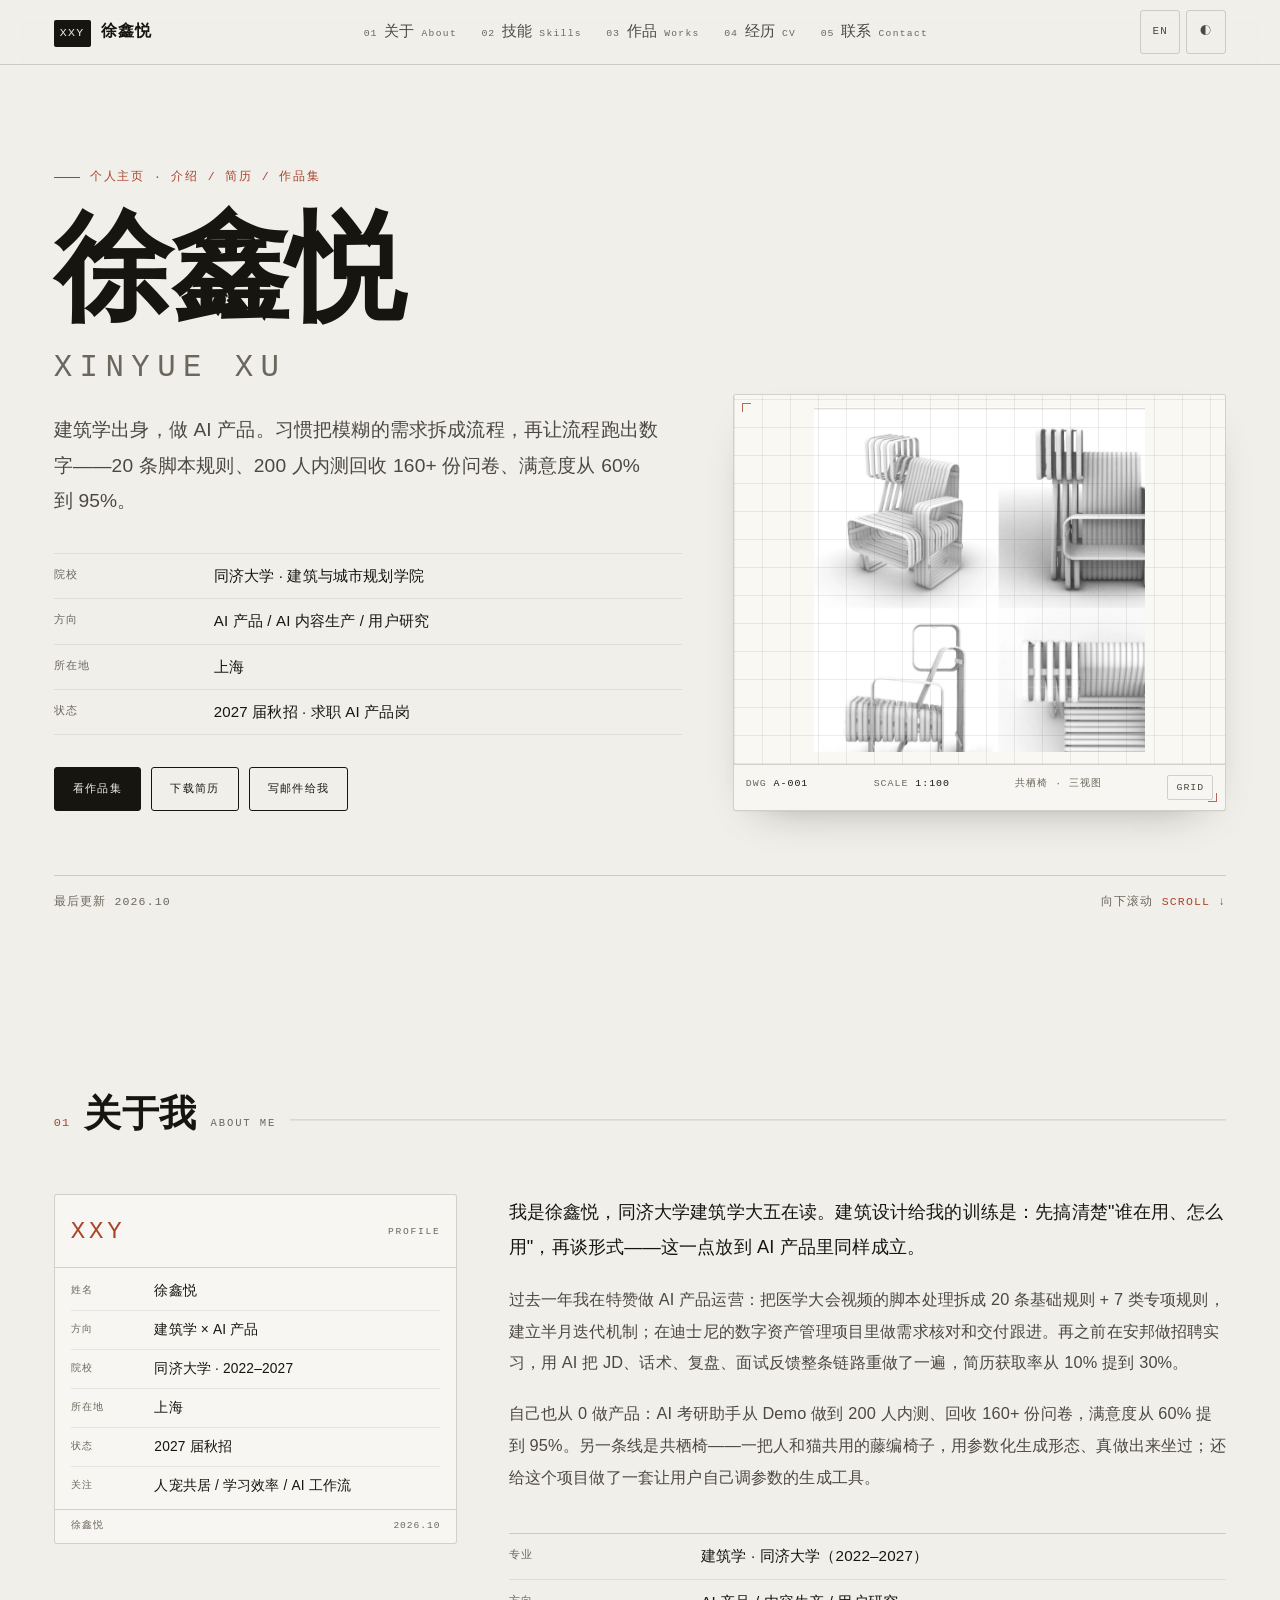
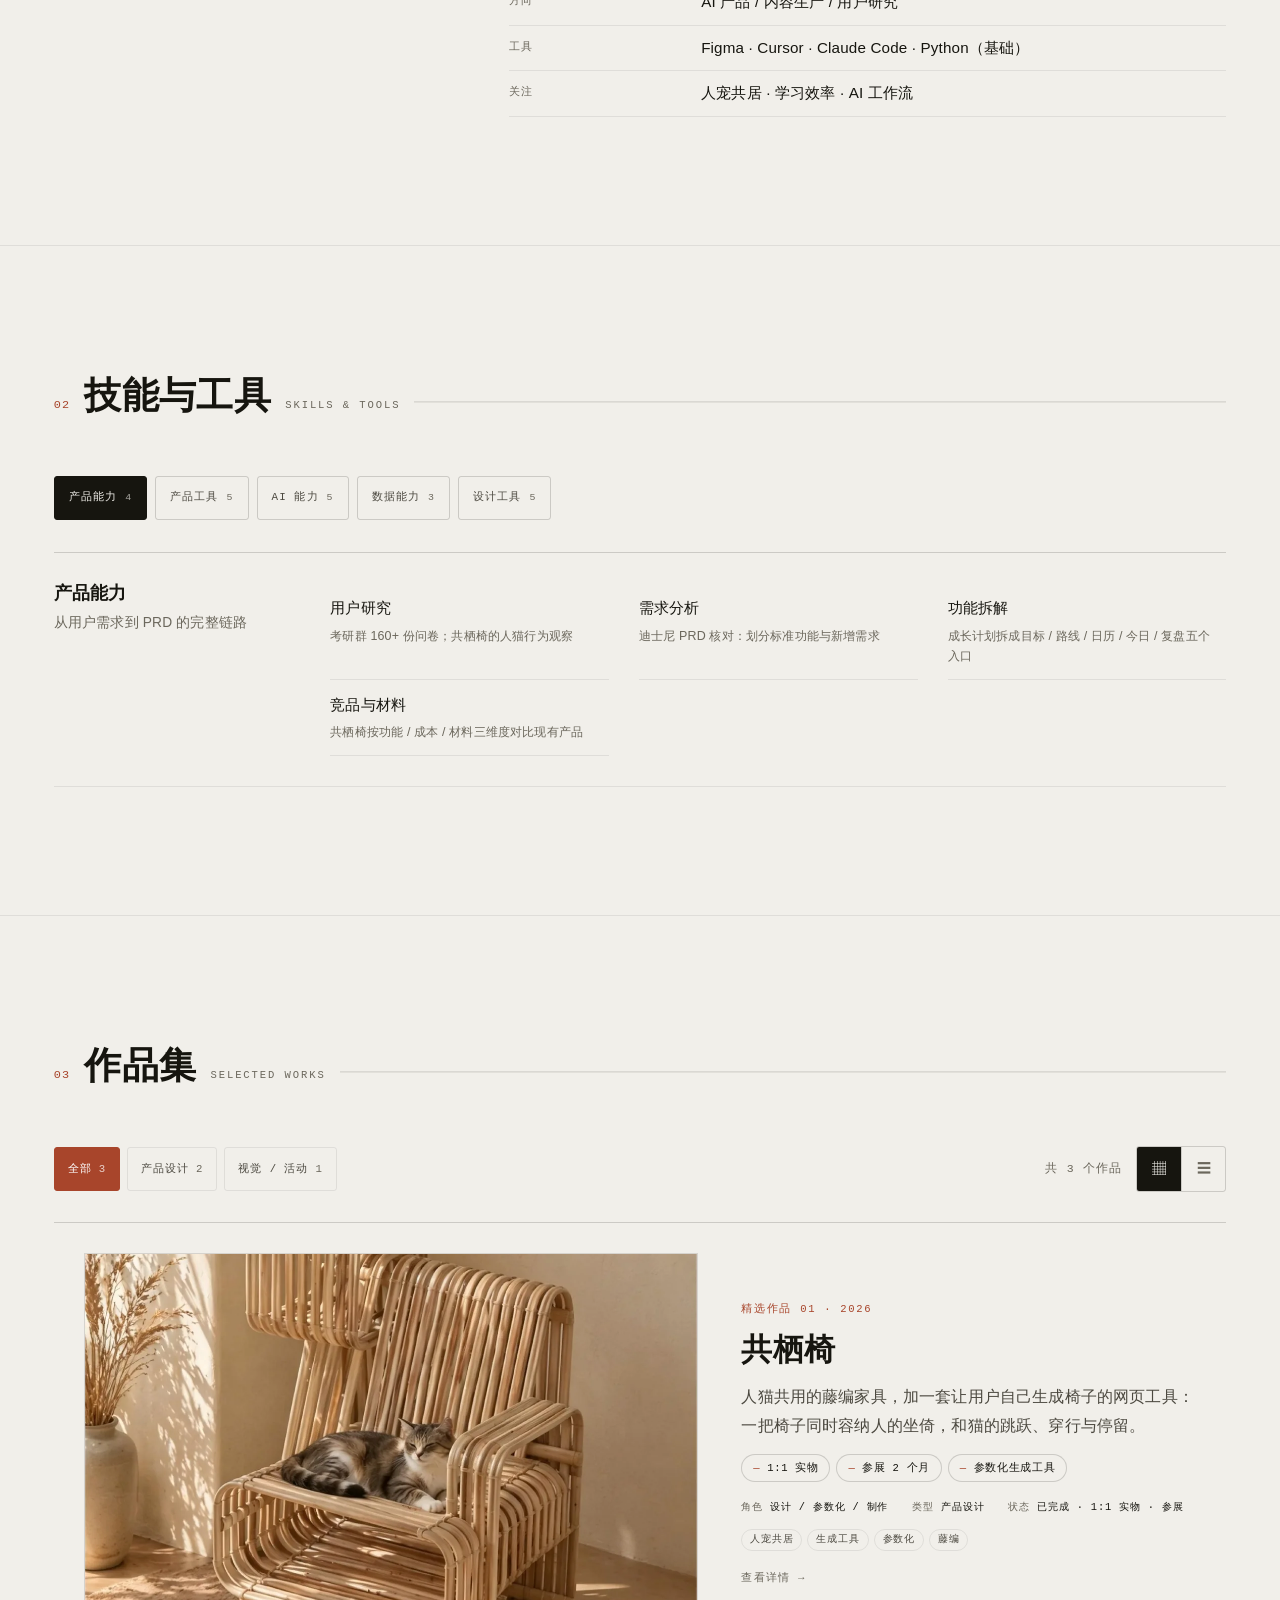
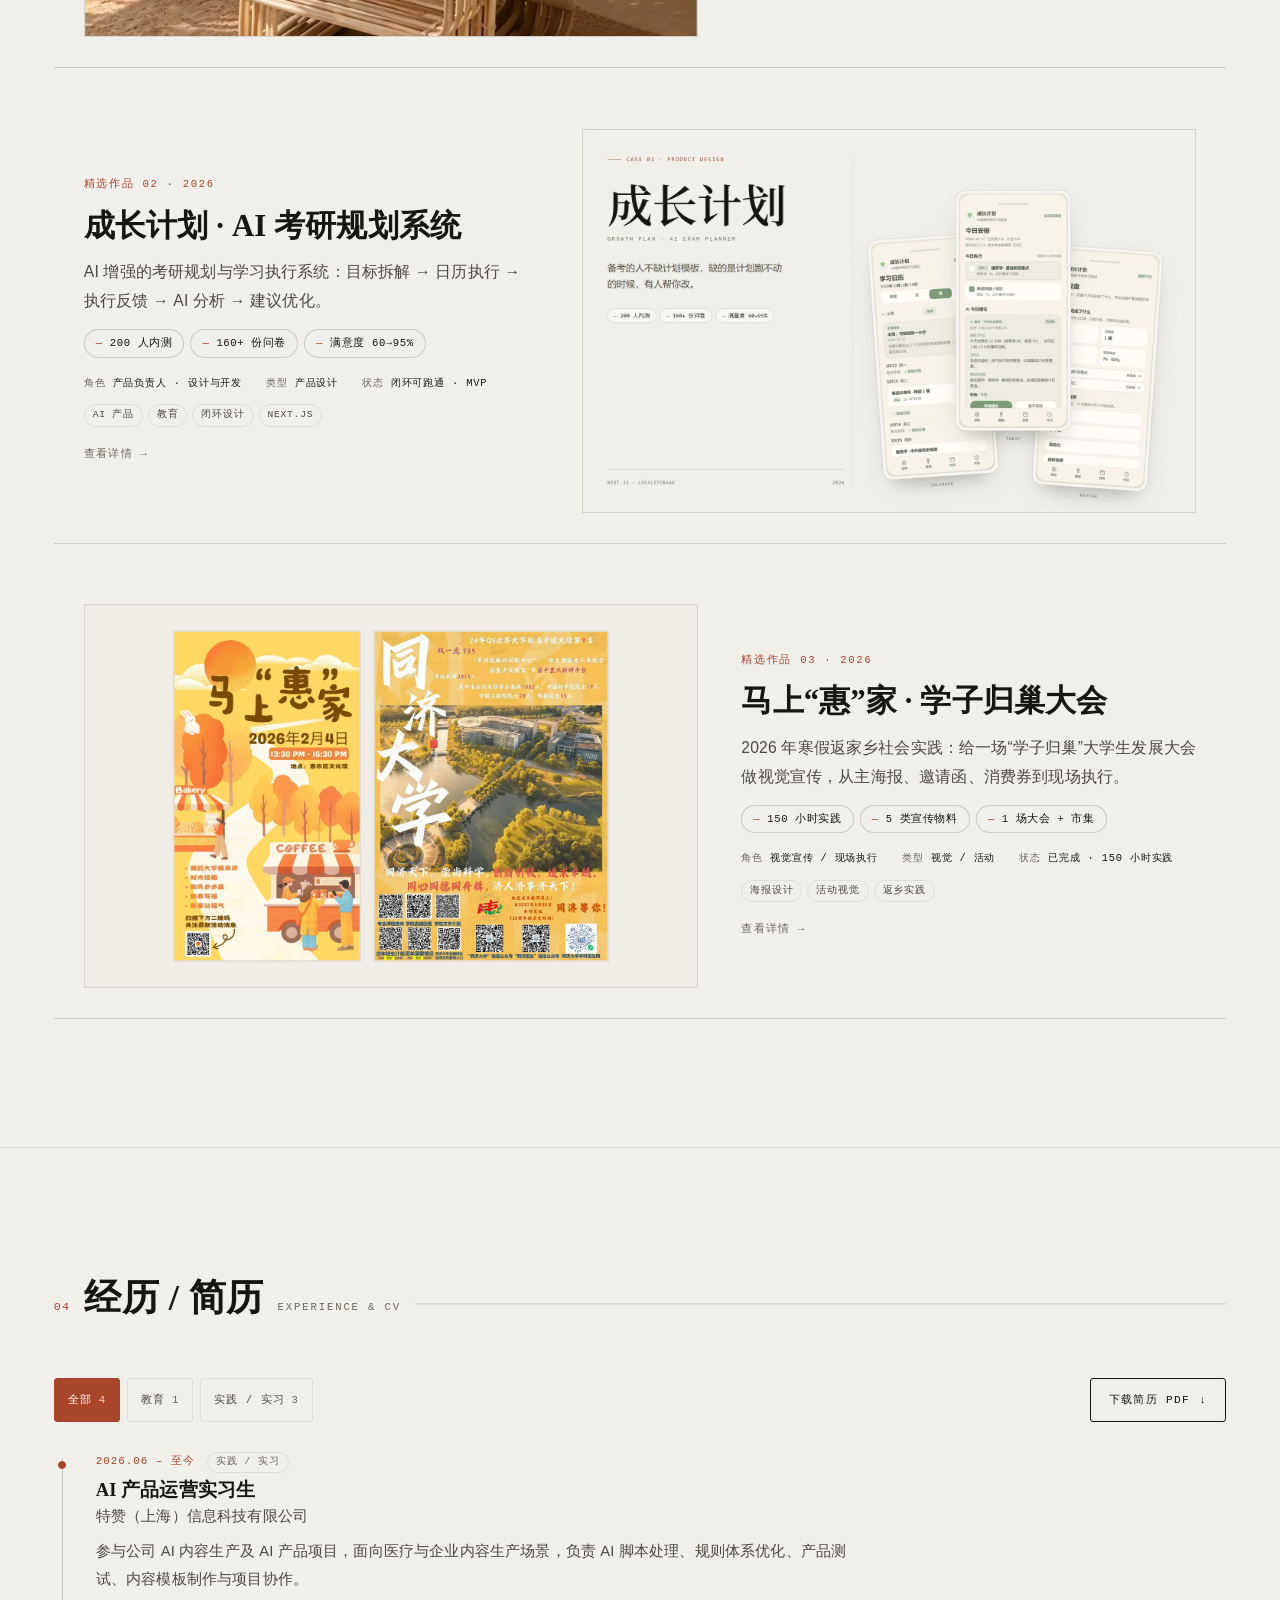
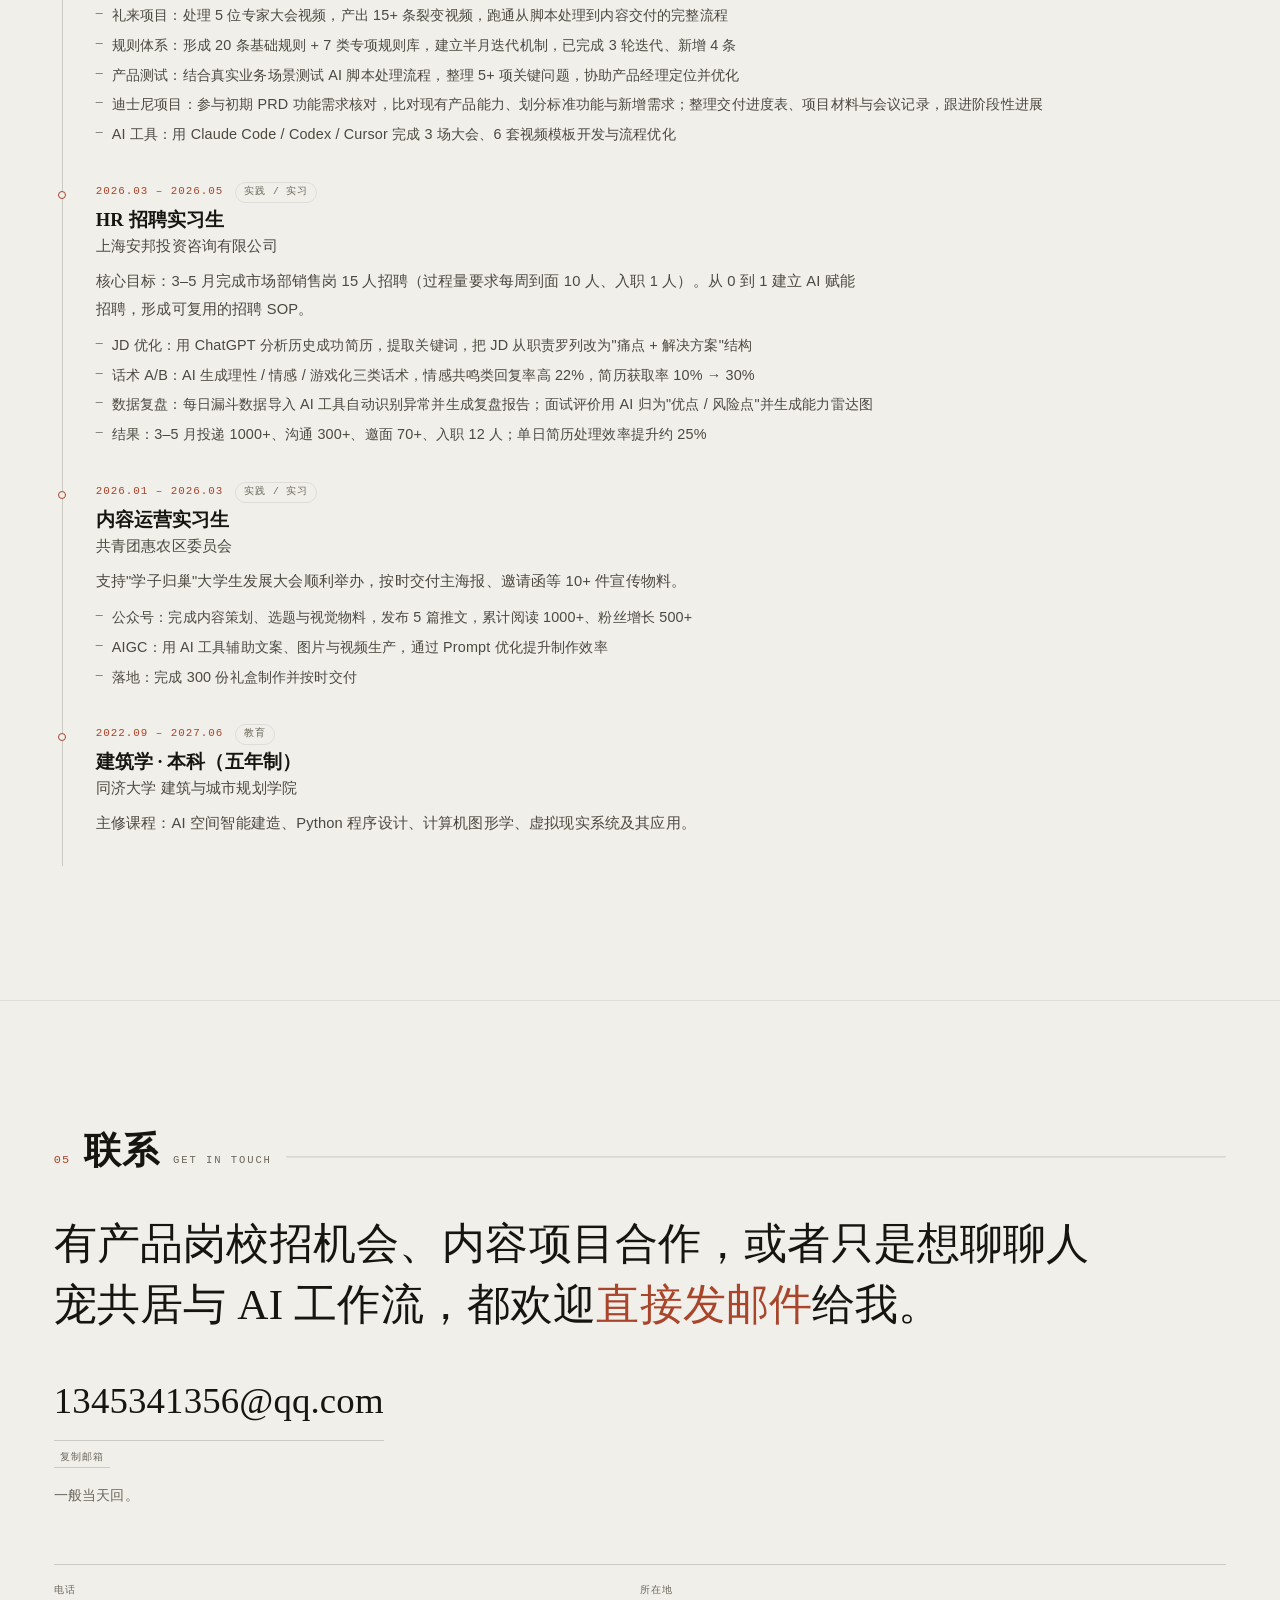
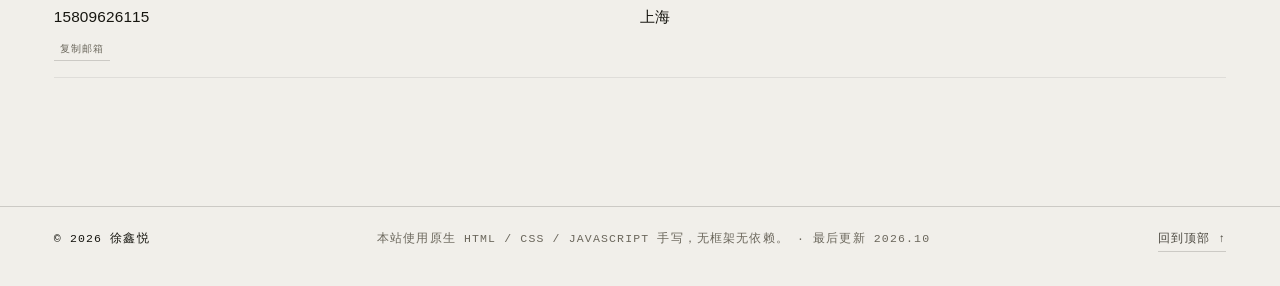
==== index.html @ 48b09c67 "个人主页：共栖椅 / 成长计划 / 返家乡社会实践" ====
<!DOCTYPE html>
<html lang="zh-CN" data-theme="light" data-lang="zh">
<head>
<meta charset="UTF-8">
<meta name="viewport" content="width=device-width, initial-scale=1">
<title>徐鑫悦 · 建筑学 × AI 产品｜个人主页 / 作品集</title>
<meta name="description" content="徐鑫悦，同济大学建筑学大五，2027 届秋招求职 AI 产品岗。作品：共栖椅（人猫共用藤编家具与参数化生成工具）、成长计划（AI 考研规划系统）。">
<meta name="theme-color" content="#F1EFEA" media="(prefers-color-scheme: light)">
<meta name="theme-color" content="#0D0D0C" media="(prefers-color-scheme: dark)">
<meta property="og:type" content="website">
<meta property="og:site_name" content="徐鑫悦 · 个人主页">
<meta property="og:title" content="徐鑫悦 · 建筑学 × AI 产品">
<meta property="og:description" content="建筑学出身，做 AI 产品：共栖椅（人猫共用家具 + 参数化生成工具）与成长计划（200 人内测、160+ 份问卷）。">
<meta property="og:image" content="assets/images/og-cover.jpg">
<meta property="og:image:width" content="1200">
<meta property="og:image:height" content="630">
<meta name="twitter:card" content="summary_large_image">
<meta name="twitter:title" content="徐鑫悦 · 建筑学 × AI 产品">
<meta name="twitter:description" content="建筑学出身，做 AI 产品：共栖椅与成长计划。">
<meta name="twitter:image" content="assets/images/og-cover.jpg">
<!-- 浏览器标签页图标：XXY 字标（深底 + 纸色字） -->
<link rel="icon" href="data:image/svg+xml,%3Csvg xmlns='http://www.w3.org/2000/svg' viewBox='0 0 64 64'%3E%3Crect width='64' height='64' fill='%2316150F'/%3E%3Ctext x='32' y='41' font-family='monospace' font-size='21' font-weight='700' fill='%23F1EFEA' text-anchor='middle'%3EXXY%3C/text%3E%3C/svg%3E">
<script type="application/ld+json">
{
  "@context": "https://schema.org",
  "@type": "Person",
  "name": "徐鑫悦",
  "alternateName": "Xinyue Xu",
  "jobTitle": "AI 产品",
  "affiliation": { "@type": "CollegeOrUniversity", "name": "同济大学" },
  "email": "mailto:1345341356@qq.com",
  "address": { "@type": "PostalAddress", "addressLocality": "上海", "addressCountry": "CN" },
  "knowsAbout": ["AI 产品设计", "用户研究", "参数化设计", "人机交互"]
}
</script>
<link rel="stylesheet" href="css/style.css">
</head>
<body>
<a class="skip" href="#main">跳到主内容</a>

<!-- ══════════════ 顶栏：品牌 / 导航 / 语言 · 主题 · 菜单 ══════════════ -->
<header class="site-head" id="siteHead">
  <div class="site-head__progress" id="progress" aria-hidden="true"></div>
  <div class="wrap site-head__inner">
    <a class="brand" href="#top">
      <span class="brand__mark" id="brandMark">—</span>
      <span class="brand__name" id="brandName">—</span>
    </a>

    <nav class="nav" id="nav" aria-label="主导航">
      <a href="#about"      data-nav="about">      <em>01</em><span>关于</span>   <i>ABOUT</i></a>
      <a href="#skills"     data-nav="skills">     <em>02</em><span>技能</span>   <i>SKILLS</i></a>
      <a href="#works"      data-nav="works">      <em>03</em><span>作品</span>   <i>WORKS</i></a>
      <a href="#experience" data-nav="experience"> <em>04</em><span>经历</span>   <i>CV</i></a>
      <a href="#contact"    data-nav="contact">    <em>05</em><span>联系</span>   <i>CONTACT</i></a>
    </nav>

    <div class="head-actions">
      <button type="button" class="ghost-btn" id="langToggle" title="切换中英文" aria-label="切换中英文">EN</button>
      <button type="button" class="ghost-btn" id="themeToggle" title="切换夜间模式" aria-label="切换夜间模式">◐</button>
      <button type="button" class="ghost-btn menu-btn" id="menuToggle" title="菜单" aria-label="菜单"
              aria-expanded="false" aria-controls="nav">≡</button>
    </div>
  </div>
</header>

<main id="main">

  <!-- ══════════════ 00 首屏 ══════════════ -->
  <section class="hero" id="top">
    <div class="wrap hero__grid">
      <div class="hero__text">
        <p class="eyebrow" id="heroEyebrow">—</p>
        <h1 class="hero__name" id="heroName">—</h1>
        <p class="hero__tagline" id="heroTagline">—</p>
        <dl class="meta-list" id="heroMeta"></dl>
        <div class="hero__cta" id="heroCta"></div>
      </div>
      <div class="hero__sheet">
        <figure class="sheet" id="heroSheet">
          <!-- 图纸框：JS 会在这里画一张生成式的"平面图" -->
        </figure>
      </div>
    </div>
    <div class="wrap hero__foot">
      <span class="mono muted" id="heroUpdated">—</span>
      <span class="scroll-hint mono">向下滚动 <i>SCROLL</i> ↓</span>
    </div>
  </section>

  <!-- ══════════════ 01 关于 ══════════════ -->
  <section class="section" id="about">
    <div class="wrap">
      <header class="sec-head">
        <em class="sec-head__no">01</em>
        <h2 class="sec-head__zh">关于我</h2>
        <i class="sec-head__en">ABOUT</i>
        <span class="sec-head__rule" aria-hidden="true"></span>
      </header>
      <div class="about" id="aboutBody"></div>
      <p class="edit-hint" data-hint>示例内容 —— 在 <code>js/data.js</code> 的 <code>about</code> 里替换成你自己的。</p>
    </div>
  </section>

  <!-- ══════════════ 02 技能 ══════════════ -->
  <section class="section" id="skills">
    <div class="wrap">
      <header class="sec-head">
        <em class="sec-head__no">02</em>
        <h2 class="sec-head__zh">技能与工具</h2>
        <i class="sec-head__en">SKILLS / TOOLS</i>
        <span class="sec-head__rule" aria-hidden="true"></span>
      </header>
      <div class="skills" id="skillsBody"></div>
      <p class="edit-hint" data-hint>每条技能下面是一句“在哪个项目里怎么用”（数据里 <code>note</code> 字段），触屏和键盘也能看到。</p>
    </div>
  </section>

  <!-- ══════════════ 03 作品集 ══════════════ -->
  <section class="section" id="works">
    <div class="wrap">
      <header class="sec-head">
        <em class="sec-head__no">03</em>
        <h2 class="sec-head__zh">作品集</h2>
        <i class="sec-head__en">SELECTED WORKS</i>
        <span class="sec-head__rule" aria-hidden="true"></span>
      </header>

      <div class="works-bar">
        <div class="filters" id="worksFilters" role="group" aria-label="作品筛选"></div>
        <div class="works-bar__right">
          <p class="works-count mono muted" id="worksCount">—</p>
          <div class="view-toggle" id="worksView" role="group" aria-label="视图切换">
            <button type="button" data-view="grid" class="is-on" title="网格视图" aria-label="网格视图">▦</button>
            <button type="button" data-view="index" title="索引视图" aria-label="索引视图">☰</button>
          </div>
        </div>
      </div>

      <div class="works-grid" id="worksGrid"></div>
      <p class="empty-note" id="worksEmpty" hidden>这个筛选条件下暂时没有作品。</p>

      <p class="edit-hint" data-hint>点卡片看详情 · 图片放进 <code>assets/images/projects/&lt;作品id&gt;/</code>，然后在 <code>data.js</code> 里写文件名。</p>
    </div>
  </section>

  <!-- ══════════════ 04 经历 ══════════════ -->
  <section class="section" id="experience">
    <div class="wrap">
      <header class="sec-head">
        <em class="sec-head__no">04</em>
        <h2 class="sec-head__zh">经历 / 简历</h2>
        <i class="sec-head__en">EXPERIENCE</i>
        <span class="sec-head__rule" aria-hidden="true"></span>
      </header>

      <div class="cv-bar">
        <div class="filters" id="expFilters" role="group" aria-label="经历筛选"></div>
        <a class="btn-line" id="cvDownload" href="#" download>下载简历 PDF <i>↓</i></a>
      </div>

      <ol class="timeline" id="timeline"></ol>
      <p class="edit-hint" data-hint>按时间倒序排列；<code>type</code> 决定归类（教育 / 实践 / 获奖 / 活动）。</p>
    </div>
  </section>

  <!-- ══════════════ 05 联系 ══════════════ -->
  <section class="section section--contact" id="contact">
    <div class="wrap">
      <header class="sec-head">
        <em class="sec-head__no">05</em>
        <h2 class="sec-head__zh">联系</h2>
        <i class="sec-head__en">CONTACT</i>
        <span class="sec-head__rule" aria-hidden="true"></span>
      </header>
      <div id="contactBody"></div>
    </div>
  </section>

</main>

<!-- ══════════════ 页脚 ══════════════ -->
<footer class="foot">
  <div class="wrap foot__inner">
    <span class="mono" id="footLeft">—</span>
    <span class="mono muted" id="footRight">—</span>
    <a class="mono foot__top" id="footTop" href="#top">回到顶部 ↑</a>
  </div>
</footer>

<!-- ══════════════ 作品详情浮层 ══════════════ -->
<div class="overlay" id="overlay" hidden role="dialog" aria-modal="true" aria-labelledby="ovTitle">
  <div class="overlay__bar">
    <button type="button" class="ghost-btn" id="ovClose" aria-label="关闭">关闭 <em>ESC</em></button>
    <div class="overlay__pager">
      <button type="button" class="ghost-btn" id="ovPrev" aria-label="上一个作品">← <em>上一个</em></button>
      <button type="button" class="ghost-btn" id="ovNext" aria-label="下一个作品"><em>下一个</em> →</button>
    </div>
  </div>
  <div class="overlay__scroll" id="ovScroll">
    <div class="wrap overlay__inner" id="ovBody"></div>
  </div>
</div>

<div class="toast" id="toast" hidden role="status" aria-live="polite"></div>

<script src="js/data.js"></script>
<script src="js/app.js"></script>
<script src="js/demo.js"></script>
</body>
</html>
---- css/style.css ----
/* ════════════════════════════════════════════════════════════════════
   个人主页 · style.css
   设计语言：制图图纸 + 瑞士网格 + 论文纸质感
   · 一套变量控制全部颜色，改 --accent 就能换主色
   · 亮色 = 米白纸 + 墨黑 + 砖红；暗色 = 墨底 + 暖白 + 浅砖红
   · 字体全部用系统自带（不联网也能正常显示），刻意选了
     衬线标题（宋/思源宋）+ 无衬线正文 + 等宽标注，做出"图纸标注"的味道
   ════════════════════════════════════════════════════════════════════ */

/* ─────────── 1. 设计变量 ─────────── */
:root{
  /* 颜色 */
  --paper:#F1EFEA;          /* 页面底 */
  --paper-2:#E7E4DD;        /* 次级底 */
  --card:#F8F6F2;           /* 卡片底 */
  --ink:#16150F;            /* 正文墨色 */
  --ink-2:#4C4940;          /* 次级文字 */
  --ink-3:#6B675C;          /* 弱文字 / 标注（对纸色 ≥4.8:1） */
  --line:rgba(22,21,15,.17);/* 主要分隔线 */
  --line-2:rgba(22,21,15,.08);/* 更细的线 */
  --accent:#A8452B;         /* 主色：砖红（可换成你喜欢的任何颜色） */
  --accent-2:rgba(168,69,43,.10);

  /* 字体：标题衬线 / 正文无衬线 / 标注等宽 */
  --serif:"Source Han Serif SC","Noto Serif SC","Songti SC","SimSun",Georgia,"Times New Roman",serif;
  --sans:"PingFang SC","Microsoft YaHei","Hiragino Sans GB","Source Han Sans SC","Noto Sans SC",-apple-system,"Segoe UI",Roboto,Helvetica,Arial,sans-serif;
  --mono:ui-monospace,"SFMono-Regular",Consolas,"Cascadia Mono","JetBrains Mono","Courier New",monospace;

  /* 尺寸与节奏 */
  --wrap:1280px;
  --gut:clamp(20px,4.2vw,60px);
  --head-h:64px;
  --sect:clamp(72px,10vw,148px);   /* 章节上下留白 */
  --r:3px;
  --ease:cubic-bezier(.22,.61,.36,1);
  --shadow:0 1px 0 rgba(22,21,15,.03), 0 18px 44px -28px rgba(22,21,15,.45);
}

html[data-theme="dark"]{
  --paper:#0D0D0C;
  --paper-2:#151513;
  --card:#141412;
  --ink:#EEEBE3;
  --ink-2:#B4B0A5;
  --ink-3:#9C978B;
  --line:rgba(238,235,227,.20);
  --line-2:rgba(238,235,227,.09);
  --accent:#E2805A;
  --accent-2:rgba(226,128,90,.14);
  --shadow:0 1px 0 rgba(0,0,0,.4), 0 20px 50px -30px rgba(0,0,0,.9);
}

/* ─────────── 2. 基础 ─────────── */
*,*::before,*::after{box-sizing:border-box}
html{
  -webkit-text-size-adjust:100%;
  scroll-behavior:smooth;
  background:var(--paper);
}
body{
  margin:0;
  background:var(--paper);
  color:var(--ink);
  font-family:var(--sans);
  font-size:16px;
  line-height:1.75;
  letter-spacing:.01em;
  text-wrap:pretty;
  transition:background .35s var(--ease), color .35s var(--ease);
}
h1,h2,h3,h4{margin:0;font-weight:600;line-height:1.18;letter-spacing:.005em}
p{margin:0}
a{color:inherit;text-decoration:none}
img{max-width:100%;display:block}
button{font:inherit;color:inherit;background:none;border:0;cursor:pointer}
dl,dd,dt,ol,ul,figure{margin:0;padding:0}
ol,ul{list-style:none}
::selection{background:var(--accent);color:#fff}
:focus-visible{outline:2px solid var(--accent);outline-offset:3px;border-radius:2px}

.wrap{width:min(var(--wrap), 100% - var(--gut)*2);margin-inline:auto}
/* 关键：CSS 里的 display 会盖掉 hidden 属性，必须显式声明一次 */
[hidden]{display:none !important}
.mono{font-family:var(--mono);font-size:.72rem;letter-spacing:.10em;text-transform:uppercase}
.muted{color:var(--ink-3)}
.skip{position:absolute;left:-9999px;top:0;z-index:100;background:var(--ink);color:var(--paper);padding:10px 16px}
.skip:focus{left:12px;top:12px}

/* 滚动进场的动画基类（app.js 加 .in） */
.reveal{opacity:0;transform:translateY(16px);
  transition:opacity .7s var(--ease), transform .7s var(--ease)}
.reveal.in{opacity:1;transform:none}
html[data-yi-motion="off"] .reveal{opacity:1;transform:none;transition:none}

/* ─────────── 3. 顶栏 ─────────── */
.site-head{
  position:sticky;top:0;z-index:40;
  background:color-mix(in srgb, var(--paper) 88%, transparent);
  backdrop-filter:saturate(1.4) blur(8px);
  border-bottom:1px solid var(--line);
}
.site-head__progress{
  position:absolute;left:0;top:0;height:2px;width:0;
  background:var(--accent);transition:width .12s linear;
}
.site-head__inner{
  height:var(--head-h);
  display:flex;align-items:center;justify-content:space-between;gap:20px;
}
.brand{display:flex;align-items:baseline;gap:10px;flex:0 0 auto}
.brand__mark{
  font-family:var(--mono);font-size:.72rem;letter-spacing:.12em;
  background:var(--ink);color:var(--paper);padding:3px 6px;border-radius:2px;
}
.brand__name{font-family:var(--serif);font-size:1.02rem;font-weight:600;letter-spacing:.06em}

.nav{display:flex;gap:clamp(8px,1.6vw,26px);align-items:center}
.nav a{
  display:flex;align-items:baseline;gap:7px;
  padding:6px 2px;position:relative;color:var(--ink-2);
  transition:color .25s var(--ease);
}
.nav a em{font-family:var(--mono);font-style:normal;font-size:.62rem;color:var(--ink-3);letter-spacing:.08em}
.nav a span{font-size:.92rem}
.nav a i{font-family:var(--mono);font-style:normal;font-size:.6rem;letter-spacing:.14em;color:var(--ink-3)}
.nav a::after{
  content:"";position:absolute;left:0;right:0;bottom:-2px;height:1px;
  background:var(--accent);transform:scaleX(0);transform-origin:left;
  transition:transform .32s var(--ease);
}
.nav a:hover{color:var(--ink)}
.nav a:hover::after,.nav a.is-active::after{transform:scaleX(1)}
.nav a.is-active{color:var(--ink)}
.nav a.is-active em{color:var(--accent)}

.head-actions{display:flex;align-items:center;gap:6px;flex:0 0 auto}
.ghost-btn{
  min-width:40px;min-height:36px;padding:6px 10px;
  border:1px solid var(--line);border-radius:var(--r);
  font-family:var(--mono);font-size:.68rem;letter-spacing:.1em;text-transform:uppercase;
  color:var(--ink-2);display:inline-flex;align-items:center;justify-content:center;gap:8px;
  transition:background .2s var(--ease),color .2s var(--ease),border-color .2s var(--ease);
}
.ghost-btn:hover{background:var(--ink);color:var(--paper);border-color:var(--ink)}
.ghost-btn em{font-style:normal;opacity:.6}
.menu-btn{display:none;font-size:1rem}

/* ─────────── 4. 首屏 ─────────── */
.hero{padding-top:clamp(48px,8vw,110px);padding-bottom:clamp(28px,4vw,56px)}
.hero__grid{
  display:grid;grid-template-columns:minmax(0,1.12fr) minmax(0,.88fr);
  gap:clamp(24px,4vw,64px);align-items:end;
}
.eyebrow{
  font-family:var(--mono);font-size:.72rem;letter-spacing:.16em;text-transform:uppercase;
  color:var(--accent);margin-bottom:clamp(14px,2vw,24px);
  display:flex;align-items:center;gap:10px;
}
.eyebrow::before{content:"";width:26px;height:1px;background:var(--accent);flex:0 0 auto}
.hero__name{
  font-family:var(--serif);font-weight:600;
  font-size:clamp(3.1rem,9.4vw,7.4rem);line-height:.96;letter-spacing:-.01em;
}
.hero__name .latin{display:block;font-size:.26em;letter-spacing:.24em;color:var(--ink-3);
  margin-top:.9em;font-family:var(--mono);font-weight:400;text-transform:uppercase}
.hero__tagline{
  margin-top:clamp(18px,2.4vw,30px);max-width:34em;
  font-size:clamp(1.02rem,1.5vw,1.22rem);line-height:1.85;color:var(--ink-2);
}
.meta-list{margin-top:clamp(22px,3vw,34px);border-top:1px solid var(--line-2)}
.meta-list>div{
  display:grid;grid-template-columns:9em 1fr;gap:16px;
  padding:9px 0;border-bottom:1px solid var(--line-2);
}
.meta-list dt{font-family:var(--mono);font-size:.68rem;letter-spacing:.1em;text-transform:uppercase;color:var(--ink-3);padding-top:3px}
.meta-list dd{font-size:.94rem;color:var(--ink)}
.hero__cta{display:flex;flex-wrap:wrap;gap:10px;margin-top:clamp(22px,3vw,32px)}
.btn-line{
  display:inline-flex;align-items:center;gap:9px;min-height:44px;padding:10px 18px;
  border:1px solid var(--ink);border-radius:var(--r);
  font-family:var(--mono);font-size:.7rem;letter-spacing:.12em;text-transform:uppercase;
  transition:background .22s var(--ease),color .22s var(--ease),transform .22s var(--ease);
}
.btn-line:hover{background:var(--ink);color:var(--paper);transform:translateY(-1px)}
.btn-line--solid{background:var(--ink);color:var(--paper)}
.btn-line--solid:hover{background:var(--accent);border-color:var(--accent)}
.btn-line i{font-style:normal}

/* 图纸框 */
.sheet{
  position:relative;border:1px solid var(--line);background:var(--card);
  border-radius:var(--r);box-shadow:var(--shadow);overflow:hidden;
}
.sheet__draw{display:block;width:100%;aspect-ratio:4/3}
.sheet__block{
  border-top:1px solid var(--line);padding:10px 12px;
  display:flex;justify-content:space-between;gap:12px;flex-wrap:wrap;
  font-family:var(--mono);font-size:.62rem;letter-spacing:.1em;text-transform:uppercase;color:var(--ink-3);
}
.sheet__block b{color:var(--ink);font-weight:500}
.sheet__corner{position:absolute;width:9px;height:9px;border:1px solid var(--accent);opacity:.8}
.sheet__corner--tl{left:8px;top:8px;border-right:0;border-bottom:0}
.sheet__corner--br{right:8px;bottom:8px;border-left:0;border-top:0}

.hero__foot{
  margin-top:clamp(34px,5vw,64px);padding-top:16px;border-top:1px solid var(--line);
  display:flex;justify-content:space-between;align-items:center;gap:16px;flex-wrap:wrap;
}
.scroll-hint{color:var(--ink-3)}
.scroll-hint i{font-style:normal;color:var(--accent)}

/* ─────────── 5. 章节标题（编号 + 中文 + 英文 + 细线） ─────────── */
.section{padding-block:var(--sect);scroll-margin-top:var(--head-h)}
.section+.section{border-top:1px solid var(--line-2)}
.sec-head{display:flex;align-items:baseline;gap:14px;margin-bottom:clamp(30px,4.6vw,64px)}
.sec-head__no{font-family:var(--mono);font-style:normal;font-size:.74rem;letter-spacing:.1em;color:var(--accent)}
.sec-head__zh{font-family:var(--serif);font-size:clamp(1.5rem,3vw,2.3rem);letter-spacing:.01em}
.sec-head__en{font-family:var(--mono);font-style:normal;font-size:.66rem;letter-spacing:.18em;text-transform:uppercase;color:var(--ink-3);padding-bottom:.25em}
.sec-head__rule{flex:1;height:1px;background:var(--line);transform:translateY(-.35em)}

.edit-hint{
  margin-top:clamp(22px,3vw,36px);padding:9px 13px;
  border:1px dashed var(--line);border-radius:var(--r);
  font-family:var(--mono);font-size:.66rem;line-height:1.9;letter-spacing:.04em;color:var(--ink-3);
  text-transform:none;
}
.edit-hint code{background:var(--accent-2);color:var(--accent);padding:1px 5px;border-radius:2px;font-size:.95em}
html[data-hints="off"] [data-hint]{display:none}

/* ─────────── 6. 关于 ─────────── */
.about{display:grid;grid-template-columns:minmax(0,.72fr) minmax(0,1.28fr);gap:clamp(24px,4vw,60px);align-items:start}
.portrait{border:1px solid var(--line);background:var(--card);border-radius:var(--r);position:relative;overflow:hidden}
.portrait__box{aspect-ratio:3/4;display:grid;place-items:center;text-align:center;padding:20px;
  background:
    repeating-linear-gradient(90deg,var(--line-2) 0 1px,transparent 1px 28px),
    repeating-linear-gradient(0deg,var(--line-2) 0 1px,transparent 1px 28px);
}
.portrait__box span{font-family:var(--mono);font-size:.64rem;letter-spacing:.1em;color:var(--ink-3);line-height:2;text-transform:uppercase}
.portrait__box img{width:100%;height:100%;object-fit:cover}
.portrait__dim{display:flex;justify-content:space-between;padding:8px 10px;border-top:1px solid var(--line);
  font-family:var(--mono);font-size:.6rem;letter-spacing:.1em;color:var(--ink-3);text-transform:uppercase}
.about__paras>*+*{margin-top:1.15em}
.about__paras p{font-size:1.02rem;line-height:1.95;color:var(--ink-2)}
.about__paras p strong{color:var(--ink);font-weight:600}
.about__paras p:first-child{font-size:1.14rem;color:var(--ink)}
.facts{margin-top:clamp(24px,3.4vw,40px);border-top:1px solid var(--line)}
.facts>div{display:grid;grid-template-columns:minmax(7em,.34fr) 1fr;gap:14px;padding:9px 0;border-bottom:1px solid var(--line-2)}
.facts dt{font-family:var(--mono);font-size:.67rem;letter-spacing:.09em;text-transform:uppercase;color:var(--ink-3);padding-top:3px}
.facts dd{font-size:.95rem}

/* ─────────── 7. 技能 ─────────── */
.skills__tabs{display:flex;flex-wrap:wrap;gap:8px;margin-bottom:clamp(20px,3vw,32px)}
.tab{
  min-height:40px;padding:8px 14px;border:1px solid var(--line);border-radius:var(--r);
  font-family:var(--mono);font-size:.68rem;letter-spacing:.1em;text-transform:uppercase;color:var(--ink-2);
  display:inline-flex;align-items:center;gap:8px;transition:all .2s var(--ease);
}
.tab b{font-weight:400;color:var(--ink-3);font-size:.62rem}
.tab:hover{border-color:var(--ink);color:var(--ink)}
.tab.is-on{background:var(--ink);border-color:var(--ink);color:var(--paper)}
.tab.is-on b{color:var(--paper);opacity:.65}

.skills__rows{border-top:1px solid var(--line)}
.skill-row{
  display:grid;grid-template-columns:minmax(0,.42fr) minmax(0,1.58fr);gap:clamp(16px,3vw,40px);
  padding:clamp(18px,2.6vw,30px) 0;border-bottom:1px solid var(--line-2);
}
.skill-row__head h3{font-family:var(--serif);font-size:1.1rem;margin-bottom:6px}
.skill-row__head p{font-size:.86rem;line-height:1.85;color:var(--ink-3)}
.skill-items{display:grid;grid-template-columns:repeat(auto-fill,minmax(230px,1fr));gap:6px 26px}
.skill-item{display:flex;align-items:center;gap:11px;padding:6px 0;position:relative}
.skill-item__name{font-size:.95rem;white-space:nowrap}
.skill-item__dots{display:flex;gap:3px;flex:0 0 auto}
.skill-item__dots i{width:8px;height:8px;border:1px solid var(--line);display:block}
.skill-item__dots i.on{background:var(--accent);border-color:var(--accent)}
.skill-item__note{
  position:absolute;left:0;top:100%;z-index:5;max-width:26em;
  background:var(--ink);color:var(--paper);padding:7px 10px;border-radius:var(--r);
  font-size:.76rem;line-height:1.6;opacity:0;pointer-events:none;transform:translateY(3px);
  transition:opacity .2s var(--ease),transform .2s var(--ease);
}
.skill-item:hover .skill-item__note{opacity:1;transform:none}

/* ─────────── 8. 作品集 ─────────── */
.works-bar,.cv-bar{display:flex;justify-content:space-between;align-items:center;gap:16px;flex-wrap:wrap;margin-bottom:clamp(18px,2.6vw,30px)}
.filters{display:flex;flex-wrap:wrap;gap:7px}
.chip{
  min-height:38px;padding:7px 13px;border:1px solid var(--line-2);border-radius:var(--r);
  font-family:var(--mono);font-size:.67rem;letter-spacing:.09em;text-transform:uppercase;color:var(--ink-2);
  display:inline-flex;align-items:center;gap:7px;transition:all .2s var(--ease);
}
.chip b{font-weight:400;color:var(--ink-3)}
.chip:hover{border-color:var(--line);color:var(--ink);background:var(--card)}
.chip.is-on{background:var(--accent);border-color:var(--accent);color:#fff}
.chip.is-on b{color:#fff;opacity:.75}

.works-grid{display:grid;grid-template-columns:repeat(auto-fill,minmax(288px,1fr));gap:clamp(18px,2.4vw,34px)}
.card{
  display:flex;flex-direction:column;text-align:left;border:1px solid var(--line-2);
  border-radius:var(--r);background:var(--card);overflow:hidden;
  transition:border-color .25s var(--ease),transform .3s var(--ease),box-shadow .3s var(--ease);
}
.card:hover{border-color:var(--line);transform:translateY(-3px);box-shadow:var(--shadow)}
.card__media{position:relative;aspect-ratio:4/3;overflow:hidden;background:var(--paper-2);border-bottom:1px solid var(--line-2)}
.card__media img{width:100%;height:100%;object-fit:cover;transition:transform .55s var(--ease)}
.card__media svg{width:100%;height:100%;display:block}
.card:hover .card__media img{transform:scale(1.035)}
.card__no{
  position:absolute;left:0;top:0;padding:5px 9px;background:var(--paper);border-right:1px solid var(--line-2);border-bottom:1px solid var(--line-2);
  font-family:var(--mono);font-size:.62rem;letter-spacing:.1em;color:var(--ink-3);
}
.card__kind{
  position:absolute;right:0;top:0;padding:5px 9px;background:var(--accent);color:#fff;
  font-family:var(--mono);font-size:.6rem;letter-spacing:.1em;text-transform:uppercase;
}
.card__body{padding:14px 15px 16px;display:flex;flex-direction:column;gap:9px;flex:1}
.card__title{font-family:var(--serif);font-size:1.06rem;line-height:1.45}
.card__sub{font-size:.85rem;line-height:1.7;color:var(--ink-3)}
.card__foot{margin-top:auto;padding-top:11px;border-top:1px solid var(--line-2);display:flex;justify-content:space-between;gap:10px;
  font-family:var(--mono);font-size:.64rem;letter-spacing:.09em;text-transform:uppercase;color:var(--ink-3)}
.card__tags{display:flex;flex-wrap:wrap;gap:5px}
.tag{font-family:var(--mono);font-size:.6rem;letter-spacing:.08em;color:var(--ink-2);
  border:1px solid var(--line-2);border-radius:100px;padding:2px 8px;text-transform:uppercase}
.empty-note{padding:34px 0;color:var(--ink-3);font-size:.9rem}

/* ── 8b. 精选作品：整幅排在网格最前面 ── */
.feature{
  grid-column:1/-1;display:grid;grid-template-columns:minmax(0,1.35fr) minmax(0,1fr);
  gap:clamp(20px,3.4vw,52px);align-items:center;text-align:left;width:100%;
  border-top:1px solid var(--line);border-bottom:1px solid var(--line);
  padding:clamp(18px,2.6vw,30px) 0;transition:background .3s var(--ease);
}
.feature:hover{background:var(--card)}
/* 两条以上精选：图文左右交替，相邻两条不要叠成双线 */
.feature.is-flip{grid-template-columns:minmax(0,1fr) minmax(0,1.35fr)}
.feature.is-flip .feature__media{order:2}
.feature + .feature{border-top:0}
.feature__media{position:relative;aspect-ratio:16/10;overflow:hidden;border:1px solid var(--line-2);background:var(--paper-2)}
.feature__media img,.feature__media svg{width:100%;height:100%;object-fit:cover;display:block;transition:transform .6s var(--ease)}
.feature:hover .feature__media img{transform:scale(1.02)}
.feature__kicker{font-family:var(--mono);font-size:.66rem;letter-spacing:.16em;text-transform:uppercase;color:var(--accent)}
.feature__title{font-family:var(--serif);font-size:clamp(1.35rem,2.4vw,2rem);line-height:1.35;margin-top:12px}
.feature__sub{font-size:.98rem;line-height:1.85;color:var(--ink-2);margin-top:10px;max-width:32em}
.feature__meta{display:flex;flex-wrap:wrap;gap:6px 24px;margin-top:16px;
  font-family:var(--mono);font-size:.65rem;letter-spacing:.08em;text-transform:uppercase;color:var(--ink-3)}
.feature__meta b{font-weight:400;color:var(--ink)}
.feature__tags{margin-top:12px}
.feature__more{font-family:var(--mono);font-size:.66rem;letter-spacing:.12em;text-transform:uppercase;
  margin-top:18px;color:var(--ink-3);display:inline-flex;align-items:center;gap:8px;transition:color .2s var(--ease)}
.feature:hover .feature__more{color:var(--accent)}

/* ── 8c. 视图切换 ── */
.works-bar__right{display:flex;align-items:center;gap:14px;flex-wrap:wrap;margin-left:auto}
.view-toggle{display:flex;border:1px solid var(--line);border-radius:var(--r);overflow:hidden}
.view-toggle button{min-width:36px;min-height:36px;display:grid;place-items:center;
  font-size:.86rem;color:var(--ink-3);transition:background .2s var(--ease),color .2s var(--ease)}
.view-toggle button+button{border-left:1px solid var(--line)}
.view-toggle button:hover{background:var(--card);color:var(--ink)}
.view-toggle button.is-on{background:var(--ink);color:var(--paper)}

/* ── 8d. 索引视图（表格） ── */
.works-index{width:100%;border-collapse:collapse;border-top:1px solid var(--line);text-align:left}
.works-index th{font-family:var(--mono);font-size:.6rem;letter-spacing:.13em;text-transform:uppercase;
  color:var(--ink-3);font-weight:400;padding:10px 14px 10px 0;border-bottom:1px solid var(--line);white-space:nowrap}
.works-index td{padding:13px 14px 13px 0;border-bottom:1px solid var(--line-2);font-size:.93rem;vertical-align:baseline}
.works-index tbody tr{cursor:pointer;transition:background .18s var(--ease)}
.works-index tbody tr:hover,.works-index tbody tr:focus-visible{background:var(--card)}
.works-index .t-no{font-family:var(--mono);font-size:.66rem;color:var(--ink-3);width:3em}
.works-index .t-title{font-family:var(--serif);font-size:1.02rem}
.works-index .t-mono{font-family:var(--mono);font-size:.64rem;letter-spacing:.08em;text-transform:uppercase;
  color:var(--ink-3);white-space:nowrap}
.works-index .t-tags{color:var(--ink-3);font-size:.82rem}

/* ── 8e. 图片灯箱 ── */
.lightbox{position:fixed;inset:0;z-index:90;background:rgba(9,9,8,.955);
  display:flex;flex-direction:column;align-items:center;justify-content:center;
  padding:clamp(16px,4vw,52px);animation:ovIn .25s var(--ease)}
.lightbox__img{max-width:100%;max-height:calc(100vh - 150px);object-fit:contain;box-shadow:0 40px 90px -50px #000}
.lightbox__cap{color:rgba(255,255,255,.62);font-family:var(--mono);font-size:.66rem;
  letter-spacing:.1em;text-transform:uppercase;margin-top:16px;text-align:center}
.lightbox__bar{position:absolute;left:0;right:0;top:0;height:60px;display:flex;
  align-items:center;justify-content:space-between;padding-inline:clamp(14px,4vw,32px);
  color:rgba(255,255,255,.55);font-family:var(--mono);font-size:.66rem;letter-spacing:.1em}
.lightbox__bar .ghost-btn{color:rgba(255,255,255,.85);border-color:rgba(255,255,255,.26)}
.lightbox__bar .ghost-btn:hover{background:#fff;color:#111;border-color:#fff}
.ov-fig img{cursor:zoom-in}

/* ── 8f. 图纸互动：栅格开关 + 房间高亮 ── */
.draw g{pointer-events:none}
.draw .room{pointer-events:all;transition:fill .22s var(--ease)}
.draw .room:hover{fill:var(--accent);fill-opacity:.18}
.draw .grid{transition:opacity .3s var(--ease)}
.draw.is-nogrid .grid{opacity:0}
.sheet__toggle{font-family:var(--mono);font-size:.62rem;letter-spacing:.1em;text-transform:uppercase;
  color:var(--ink-2);border:1px solid var(--line);border-radius:2px;padding:3px 8px;
  transition:background .2s var(--ease),color .2s var(--ease),border-color .2s var(--ease)}
.sheet__toggle:hover,.sheet__toggle[aria-pressed="false"]{background:var(--ink);color:var(--paper);border-color:var(--ink)}

@media (max-width:920px){
  .feature,.feature.is-flip{grid-template-columns:1fr;gap:18px}
  .feature.is-flip .feature__media{order:0}
  .works-index .t-role,.works-index .t-tags{display:none}
  .works-bar__right{width:100%;justify-content:space-between}
}

/* ─────────── 9. 经历时间线 ─────────── */
.timeline{position:relative;margin-left:8px}
.timeline::before{content:"";position:absolute;left:0;top:6px;bottom:6px;width:1px;background:var(--line)}
.tl-item{position:relative;padding:0 0 clamp(22px,3vw,34px) clamp(20px,3vw,34px)}
.tl-item::before{
  content:"";position:absolute;left:-3.5px;top:9px;width:8px;height:8px;border-radius:50%;
  background:var(--paper);border:1px solid var(--accent);
}
.tl-item--now::before{background:var(--accent)}
.tl-item__top{display:flex;align-items:baseline;gap:12px;flex-wrap:wrap}
.tl-item__period{font-family:var(--mono);font-size:.68rem;letter-spacing:.09em;color:var(--accent)}
.tl-item__kind{font-family:var(--mono);font-size:.6rem;letter-spacing:.1em;text-transform:uppercase;color:var(--ink-3);
  border:1px solid var(--line-2);border-radius:100px;padding:1px 8px}
.tl-item__title{font-family:var(--serif);font-size:1.16rem;margin-top:6px}
.tl-item__org{font-size:.92rem;color:var(--ink-2);margin-top:3px}
.tl-item__detail{font-size:.92rem;line-height:1.9;color:var(--ink-2);margin-top:8px;max-width:52em}
.tl-item ul{margin-top:9px;display:grid;gap:4px}
.tl-item ul li{position:relative;padding-left:16px;font-size:.9rem;line-height:1.8;color:var(--ink-2)}
.tl-item ul li::before{content:"—";position:absolute;left:0;color:var(--ink-3);font-family:var(--mono);font-size:.72rem}

/* ─────────── 10. 联系 ─────────── */
.section--contact .sec-head{margin-bottom:clamp(24px,3.4vw,42px)}
.contact__lead{font-family:var(--serif);font-size:clamp(1.5rem,4vw,2.7rem);line-height:1.4;max-width:24em}
.contact__lead em{font-style:normal;color:var(--accent)}
.contact__mail{
  display:inline-block;margin-top:clamp(20px,3vw,34px);
  font-family:var(--serif);font-size:clamp(1.2rem,3.4vw,2.3rem);
  border-bottom:1px solid var(--line);padding-bottom:6px;word-break:break-all;
  transition:border-color .25s var(--ease),color .25s var(--ease);
}
.contact__mail:hover{border-color:var(--accent);color:var(--accent)}
.contact__rows{margin-top:clamp(30px,4.4vw,58px);border-top:1px solid var(--line);
  display:grid;grid-template-columns:repeat(auto-fit,minmax(220px,1fr))}
.contact__rows a,.contact__rows>div{
  display:flex;flex-direction:column;gap:5px;padding:16px 0;border-bottom:1px solid var(--line-2);
  transition:color .2s var(--ease);
}
.contact__rows span{font-family:var(--mono);font-size:.65rem;letter-spacing:.1em;text-transform:uppercase;color:var(--ink-3)}
.contact__rows strong{font-weight:500;font-size:.96rem;word-break:break-all}
.contact__rows a:hover{color:var(--accent)}
.copy-btn{align-self:flex-start;margin-top:4px;font-family:var(--mono);font-size:.62rem;letter-spacing:.1em;
  text-transform:uppercase;color:var(--ink-3);border-bottom:1px solid var(--line);padding-bottom:1px}
.copy-btn:hover{color:var(--accent);border-color:var(--accent)}

/* ─────────── 11. 页脚 ─────────── */
.foot{border-top:1px solid var(--line);padding:22px 0 34px}
.foot__inner{display:flex;justify-content:space-between;gap:16px;flex-wrap:wrap}

/* ─────────── 12. 作品详情浮层 ─────────── */
.overlay{position:fixed;inset:0;z-index:60;background:var(--paper);display:flex;flex-direction:column;
  animation:ovIn .32s var(--ease)}
@keyframes ovIn{from{opacity:0;transform:translateY(10px)}to{opacity:1;transform:none}}
.overlay__bar{
  flex:0 0 auto;height:var(--head-h);border-bottom:1px solid var(--line);
  display:flex;justify-content:space-between;align-items:center;gap:12px;
  padding-inline:clamp(14px,4vw,40px);background:var(--paper);
}
.overlay__pager{display:flex;gap:6px}
.overlay__scroll{flex:1;overflow-y:auto;overscroll-behavior:contain}
.overlay__inner{padding-block:clamp(26px,4vw,52px) clamp(50px,8vw,90px)}
.ov-head{border-bottom:1px solid var(--line);padding-bottom:clamp(18px,2.6vw,30px);margin-bottom:clamp(22px,3.4vw,40px)}
.ov-head h2{font-family:var(--serif);font-size:clamp(1.6rem,4vw,3rem);line-height:1.2}
.ov-head .ov-sub{font-size:1.02rem;color:var(--ink-2);margin-top:10px;max-width:44em}
.ov-head .ov-kicker{font-family:var(--mono);font-size:.68rem;letter-spacing:.14em;text-transform:uppercase;color:var(--accent);margin-bottom:12px}
.ov-body{display:grid;grid-template-columns:minmax(0,1.5fr) minmax(0,1fr);gap:clamp(24px,4vw,56px);align-items:start}
.ov-gallery{display:grid;gap:14px}
.ov-fig{border:1px solid var(--line-2);background:var(--card);border-radius:var(--r);overflow:hidden}
.ov-fig img{width:100%}
.ov-fig svg{width:100%;display:block}
.ov-fig figcaption{padding:8px 11px;border-top:1px solid var(--line-2);
  font-family:var(--mono);font-size:.62rem;letter-spacing:.08em;color:var(--ink-3);text-transform:uppercase}
.ov-side{position:sticky;top:calc(var(--head-h) + 20px)}
.ov-table{border-top:1px solid var(--line)}
.ov-table>div{display:grid;grid-template-columns:minmax(5.4em,.4fr) 1fr;gap:12px;padding:8px 0;border-bottom:1px solid var(--line-2)}
.ov-table dt{font-family:var(--mono);font-size:.65rem;letter-spacing:.09em;text-transform:uppercase;color:var(--ink-3);padding-top:3px}
.ov-table dd{font-size:.92rem}
.ov-desc{margin-top:clamp(20px,3vw,32px)}
.ov-desc h3,.ov-drawings h3,.ov-links h3{
  font-family:var(--mono);font-size:.66rem;letter-spacing:.14em;text-transform:uppercase;color:var(--ink-3);
  padding-bottom:8px;border-bottom:1px solid var(--line);margin-bottom:12px;font-weight:400}
.ov-desc p{font-size:.96rem;line-height:1.95;color:var(--ink-2)}
.ov-desc p+p{margin-top:.9em}
.ov-drawings,.ov-links{margin-top:clamp(20px,3vw,32px)}
.ov-drawings li{display:flex;justify-content:space-between;gap:12px;padding:7px 0;border-bottom:1px solid var(--line-2);
  font-size:.9rem;color:var(--ink-2)}
.ov-drawings li span{font-family:var(--mono);font-size:.64rem;color:var(--ink-3);text-transform:uppercase;letter-spacing:.08em;white-space:nowrap}
.ov-links a{display:flex;justify-content:space-between;gap:10px;padding:9px 0;border-bottom:1px solid var(--line-2);font-size:.92rem}
.ov-links a:hover{color:var(--accent)}
.ov-hint{margin-top:18px;padding:9px 12px;border:1px dashed var(--line);border-radius:var(--r);
  font-family:var(--mono);font-size:.63rem;line-height:1.9;color:var(--ink-3);text-transform:none}
.ov-hint code{background:var(--accent-2);color:var(--accent);padding:1px 5px;border-radius:2px}
.ov-tags{display:flex;flex-wrap:wrap;gap:6px;margin-top:14px}

/* ─────────── 12b. 展板重排版（把 A1 展板拆成网页面板） ─────────── */
.board{padding-bottom:26px}
.board__head{border-bottom:1px solid var(--line);padding-bottom:22px;margin-bottom:clamp(20px,3vw,34px)}
.board__no{font-family:var(--mono);font-size:.66rem;letter-spacing:.16em;text-transform:uppercase;color:var(--accent)}
.board__title{font-family:var(--serif);font-size:clamp(1.9rem,4.6vw,3.4rem);line-height:1.08;margin-top:12px;letter-spacing:-.01em}
.board__en{font-family:var(--mono);font-size:clamp(.68rem,1.1vw,.8rem);letter-spacing:.2em;text-transform:uppercase;color:var(--ink-3);margin-top:12px}
.board__meta{display:grid;grid-template-columns:repeat(auto-fit,minmax(140px,1fr));gap:0 26px;margin-top:22px;border-top:1px solid var(--line-2)}
.board__meta>div{display:flex;flex-direction:column;gap:3px;padding:9px 0;border-bottom:1px solid var(--line-2)}
.board__meta dt{font-family:var(--mono);font-size:.6rem;letter-spacing:.1em;text-transform:uppercase;color:var(--ink-3)}
.board__links{display:flex;flex-wrap:wrap;gap:10px;margin-top:18px}
.board__meta dd{margin:0;font-size:.88rem}

.board__grid{display:grid;grid-template-columns:repeat(12,1fr);gap:clamp(14px,1.8vw,26px);align-items:start}
.panel{min-width:0}

.panel--figure{border:1px solid var(--line-2);background:var(--card);border-radius:var(--r);overflow:hidden;
  transition:border-color .25s var(--ease)}
.panel--figure:hover{border-color:var(--line)}
.panel--figure img,.panel--figure svg{width:100%;display:block}
.panel--figure img{cursor:zoom-in}

/* 在线试玩：截图位置放一个真的 iframe */
.embed{position:relative;width:100%;aspect-ratio:390/844;background:#EDE7DB}
.embed iframe{position:absolute;inset:0;width:100%;height:100%;border:0;display:block}
.embed__note{position:absolute;inset:0;display:flex;align-items:center;justify-content:center;
  text-align:center;padding:26px;font-family:var(--mono);font-size:.65rem;line-height:2.1;color:var(--ink-3)}
.embed__note span{white-space:pre-line}
.panel--embed .panel__cap a{color:var(--accent);border-bottom:1px solid currentColor;white-space:nowrap}
.panel__cap{display:flex;gap:12px;justify-content:space-between;align-items:baseline;
  padding:8px 11px;border-top:1px solid var(--line-2);
  font-family:var(--mono);font-size:.6rem;letter-spacing:.06em;color:var(--ink-3);text-transform:none}
.panel__cap b{color:var(--accent);font-weight:400;letter-spacing:.1em}

.panel--text{padding-top:2px;align-self:stretch;display:flex;flex-direction:column}
/* 文字栏拉到与旁边大图等高；只有标了 anchor 的面板，把末尾清单落到行底 */
.panel--text[data-anchor]>ul:last-child{margin-top:auto;padding-top:20px}
.panel__kicker{font-family:var(--mono);font-size:.62rem;letter-spacing:.14em;text-transform:uppercase;color:var(--accent);margin-bottom:9px}
.panel__h{font-family:var(--serif);font-size:1.18rem;line-height:1.45;margin-bottom:11px}
.panel--text p{font-size:.94rem;line-height:1.95;color:var(--ink-2);max-width:54em}
.panel--text p+p{margin-top:.75em}
.panel__en{margin-top:15px;padding-top:13px;border-top:1px solid var(--line-2);
  font-size:.79rem;line-height:1.9;color:var(--ink-3)}
.panel--text ul{margin-top:10px}
.panel--text li{position:relative;padding-left:15px;font-size:.9rem;line-height:1.8;color:var(--ink-2)}
.panel--text li::before{content:"—";position:absolute;left:0;color:var(--ink-3);font-family:var(--mono);font-size:.72rem}

.panel--list{display:grid;grid-template-columns:1fr 1fr;gap:clamp(16px,2.2vw,32px)}
.panel__group h4{font-family:var(--mono);font-size:.62rem;letter-spacing:.12em;text-transform:uppercase;
  color:var(--ink-3);padding-bottom:8px;border-bottom:1px solid var(--line);margin-bottom:6px;font-weight:400}
.panel__group li{display:flex;flex-direction:column;gap:1px;padding:7px 0;border-bottom:1px solid var(--line-2)}
.panel__group li span{font-size:.88rem;color:var(--ink)}
.panel__group li i{font-family:var(--mono);font-style:normal;font-size:.6rem;letter-spacing:.08em;text-transform:uppercase;color:var(--ink-3)}

.board__foot{margin-top:clamp(26px,4vw,44px);padding-top:16px;border-top:1px solid var(--line);
  display:flex;justify-content:space-between;align-items:center;gap:14px;flex-wrap:wrap}
.board__foot p{font-family:var(--mono);font-size:.62rem;letter-spacing:.08em;color:var(--ink-3);text-transform:uppercase}
.board__orig{display:inline-flex;align-items:center;gap:8px;font-family:var(--mono);font-size:.64rem;
  letter-spacing:.1em;text-transform:uppercase;color:var(--ink-2);border-bottom:1px solid var(--line);padding-bottom:2px}
.board__orig:hover{color:var(--accent);border-color:var(--accent)}

@media (max-width:920px){
  .board__grid{grid-template-columns:1fr}
  .board__grid>.panel{grid-column:1/-1 !important}
  .panel--list{grid-template-columns:1fr}
}

/* ─────────── 13. 提示条 ─────────── */
.toast{
  position:fixed;left:50%;bottom:26px;transform:translate(-50%,10px);z-index:80;
  background:var(--ink);color:var(--paper);padding:10px 18px;border-radius:100px;
  font-family:var(--mono);font-size:.68rem;letter-spacing:.1em;text-transform:uppercase;
  opacity:0;transition:opacity .25s var(--ease),transform .25s var(--ease);
}
.toast.is-on{opacity:1;transform:translate(-50%,0)}

/* ─────────── 14. 响应式 ─────────── */
@media (max-width:1080px){
  .about{grid-template-columns:1fr;gap:28px}
  .portrait{max-width:290px}
  .ov-body{grid-template-columns:1fr}
  .ov-side{position:static}
}
@media (max-width:920px){
  .hero__grid{grid-template-columns:1fr;gap:34px;align-items:start}
  .hero__name{font-size:clamp(2.9rem,13vw,5rem)}
  .sheet{max-width:520px}
  .nav{
    position:fixed;left:0;right:0;top:var(--head-h);z-index:39;
    flex-direction:column;align-items:stretch;gap:0;
    background:var(--paper);border-bottom:1px solid var(--line);
    padding:8px var(--gut) 16px;display:none;
  }
  .nav.is-open{display:flex}
  .nav a{padding:12px 0;border-bottom:1px solid var(--line-2)}
  .nav a::after{display:none}
  .menu-btn{display:inline-flex}
  .skill-row{grid-template-columns:1fr;gap:14px}
}
@media (max-width:620px){
  body{font-size:15.5px}
  .brand__name{display:none}
  .works-grid{grid-template-columns:1fr}
  .works-bar,.cv-bar{align-items:flex-start;flex-direction:column}
  .tl-item{padding-left:22px}
  .hero__foot{flex-direction:column;align-items:flex-start;gap:8px}
}

/* ─────────── 15. 动效偏好 & 打印 ─────────── */
@media (prefers-reduced-motion:reduce){
  html{scroll-behavior:auto}
  .reveal{opacity:1;transform:none;transition:none}
  *{animation-duration:.001ms !important;transition-duration:.05ms !important}
}
@media print{
  .site-head,.overlay,.toast,.edit-hint,.filters,.scroll-hint,.hero__sheet,.copy-btn,.works-bar .works-count{display:none !important}
  html[data-theme]{--paper:#fff;--card:#fff;--ink:#000;--ink-2:#222;--ink-3:#555;--line:#bbb;--line-2:#ddd;--accent:#8A3722;--shadow:none}
  body{font-size:11pt;line-height:1.6}
  .section{padding-block:18pt;break-inside:auto}
  .card,.tl-item,.ov-fig{break-inside:avoid}
  .works-grid{grid-template-columns:repeat(2,1fr);gap:10pt}
  .hero{padding-top:0}
  a[href^="http"]::after{content:" (" attr(href) ")";font-size:.8em;color:#555}
  @page{margin:14mm}
}

/* ─────────── 16. 评审修订（2026.10） ─────────── */

/* 16a 首屏真实图纸 */
.sheet__media{position:relative;aspect-ratio:4/3;background:#FAF8F3;padding:clamp(6px,.9vw,12px)}
.sheet__img{width:100%;height:100%;object-fit:contain;display:block}
html[data-theme="dark"] .sheet__img{filter:brightness(.9)}
.sheet__grid{position:absolute;inset:0;pointer-events:none;
  background:
    repeating-linear-gradient(90deg,var(--line-2) 0 1px,transparent 1px 28px),
    repeating-linear-gradient(0deg,var(--line-2) 0 1px,transparent 1px 28px);
  transition:opacity .3s var(--ease)}
.sheet.is-nogrid .sheet__grid{opacity:0}

/* 16b 档案卡（没有照片时的替代） */
.idcard{border:1px solid var(--line);background:var(--card);border-radius:var(--r);position:relative;overflow:hidden}
.idcard__head{display:flex;align-items:center;justify-content:space-between;gap:10px;
  padding:16px 16px 14px;border-bottom:1px solid var(--line)}
.idcard__mark{font-family:var(--mono);font-size:1.5rem;letter-spacing:.16em;color:var(--accent)}
.idcard__tag{font-family:var(--mono);font-size:.6rem;letter-spacing:.18em;color:var(--ink-3)}
.idcard__rows{padding:4px 16px}
.idcard__rows>div{display:grid;grid-template-columns:4.6em 1fr;gap:10px;padding:8px 0;border-bottom:1px solid var(--line-2)}
.idcard__rows>div:last-child{border-bottom:0}
.idcard__rows dt{font-family:var(--mono);font-size:.62rem;letter-spacing:.1em;text-transform:uppercase;color:var(--ink-3);padding-top:2px}
.idcard__rows dd{font-size:.86rem;line-height:1.6}
.idcard__foot{display:flex;justify-content:space-between;padding:8px 16px;border-top:1px solid var(--line);
  font-family:var(--mono);font-size:.6rem;letter-spacing:.1em;color:var(--ink-3);text-transform:uppercase}

/* 16c 结果带：数字前置 */
.results{display:flex;flex-wrap:wrap;gap:6px;margin-top:14px}
.results li{font-family:var(--mono);font-size:.66rem;letter-spacing:.06em;color:var(--ink);
  border:1px solid var(--line);border-radius:100px;padding:4px 11px;background:var(--paper)}
.results li::before{content:"— ";color:var(--accent)}
.board__results{margin-top:18px}
.works-count--head{margin-left:14px;padding-bottom:.2em;font-size:.64rem;text-transform:none;letter-spacing:.08em}

/* 16d 移动菜单遮罩 */
.nav-backdrop{position:fixed;left:0;right:0;top:var(--head-h);bottom:0;z-index:38;
  background:rgba(10,10,9,.42);backdrop-filter:blur(2px);
  opacity:0;pointer-events:none;transition:opacity .2s var(--ease)}
.nav-backdrop.is-on{opacity:1;pointer-events:auto}

/* 16e 技能说明：键盘和触屏都能看到 */
.skill-item:focus .skill-item__note,
.skill-item:focus-within .skill-item__note{opacity:1;transform:none}
@media (hover:none){
  .skill-item{flex-wrap:wrap}
  .skill-item__note{position:static;opacity:1;transform:none;background:none;color:var(--ink-3);
    padding:0;max-width:none;font-size:.76rem;width:100%;pointer-events:auto}
}
/* 触屏不一定认 hover:none（桌面模拟器就不认），按宽度兜底 */
@media (max-width:920px){
  .skill-item{flex-wrap:wrap}
  .skill-item__note{position:static;opacity:1;transform:none;background:none;color:var(--ink-3);
    padding:2px 0 0;max-width:none;font-size:.76rem;width:100%;pointer-events:auto}
}

/* 16f 触控目标 ≥44px */
.ghost-btn{min-height:44px}
.chip{min-height:44px}
.tab{min-height:44px}
.view-toggle button{min-width:44px;min-height:44px}

/* 16g 手机：标签与值上下排 */
@media (max-width:620px){
  .meta-list>div{grid-template-columns:1fr;gap:2px;padding:10px 0}
  .meta-list dt{padding-top:0}
  .hero__cta{width:100%}
  .hero__cta .btn-line{flex:1 1 auto;justify-content:center}
  .idcard__rows>div{grid-template-columns:4.2em 1fr}
  .works-count--head{display:none}
}

/* 16h 展板英文对照：默认收进 details */
.panel__en summary{cursor:pointer;font-family:var(--mono);font-size:.62rem;letter-spacing:.12em;
  text-transform:uppercase;color:var(--ink-3);list-style:none}
.panel__en summary::-webkit-details-marker{display:none}
.panel__en summary::after{content:" +"}
.panel__en[open] summary::after{content:" –"}
.panel__en p{margin-top:8px}

/* 16i 页脚 */
.foot__top{color:var(--ink-2);border-bottom:1px solid var(--line);padding-bottom:2px;
  transition:color .2s var(--ease),border-color .2s var(--ease)}
.foot__top:hover{color:var(--accent);border-color:var(--accent)}

/* 16j 作品行：图文与边缘留出呼吸 */
.feature{padding-inline:clamp(10px,2.4vw,30px)}
@media (max-width:920px){
  .feature{padding-inline:clamp(10px,2.4vw,22px)}
}

/* 16k 技能：能力 + 证据，去掉 1–5 自评圆点 */
.skill-items{grid-template-columns:repeat(auto-fill,minmax(250px,1fr));gap:0 30px}
.skill-item{display:block;padding:10px 0;border-bottom:1px solid var(--line-2);position:static}
.skill-item__name{display:block;font-size:.95rem;white-space:normal}
.skill-item__note{position:static;display:block;opacity:1;transform:none;background:none;
  color:var(--ink-3);padding:4px 0 0;max-width:none;font-size:.78rem;line-height:1.65;
  pointer-events:auto;width:auto}
.skill-item__dots{display:none}

/* 16l 技能软件 logo：24px 真实产品图标 */
.skill-item{padding:12px 0}
.skill-item.has-logo{display:grid;grid-template-columns:24px minmax(0,1fr);column-gap:12px;
  align-items:start}
.skill-item.has-logo .skill-item__name{grid-column:2;line-height:1.5}
.skill-item.has-logo .skill-item__note{grid-column:2;margin-top:3px;padding-top:0}
.skill-logo{grid-column:1;grid-row:1;display:block;width:24px;height:24px;
  object-fit:contain;margin-top:-1px}
/* 暗色下给深色图标一块纸色底，Cursor / OpenAI / Rhino 才不会消失 */
[data-theme="dark"] .skill-logo{background:#F1EFEA;border-radius:4px;padding:2px;box-sizing:border-box}
.skill-logo--mono{background:none;border:1px solid var(--ink-3);border-radius:3px;
  display:grid;place-items:center;font:600 9px/1 var(--mono);letter-spacing:0;
  color:var(--ink-3);opacity:.9;box-sizing:border-box}
.skill-logo--none{background:none}


}
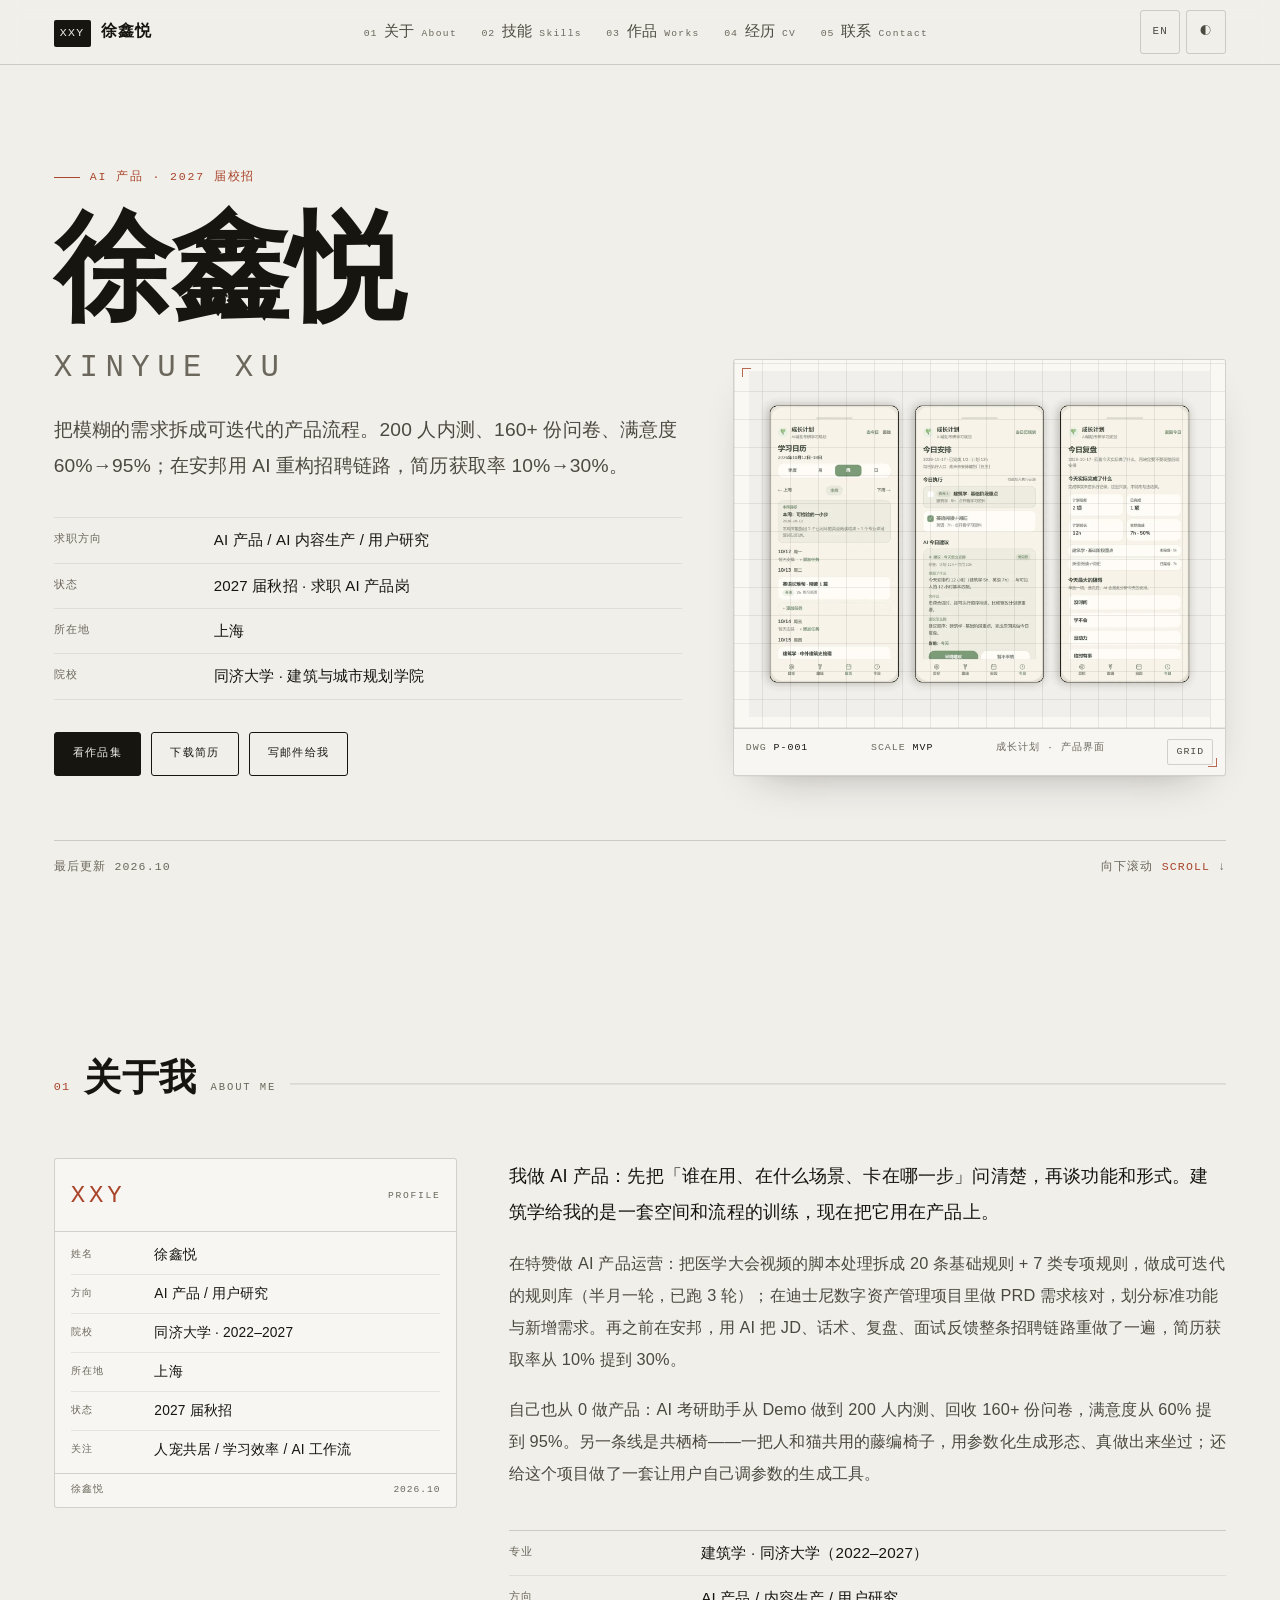
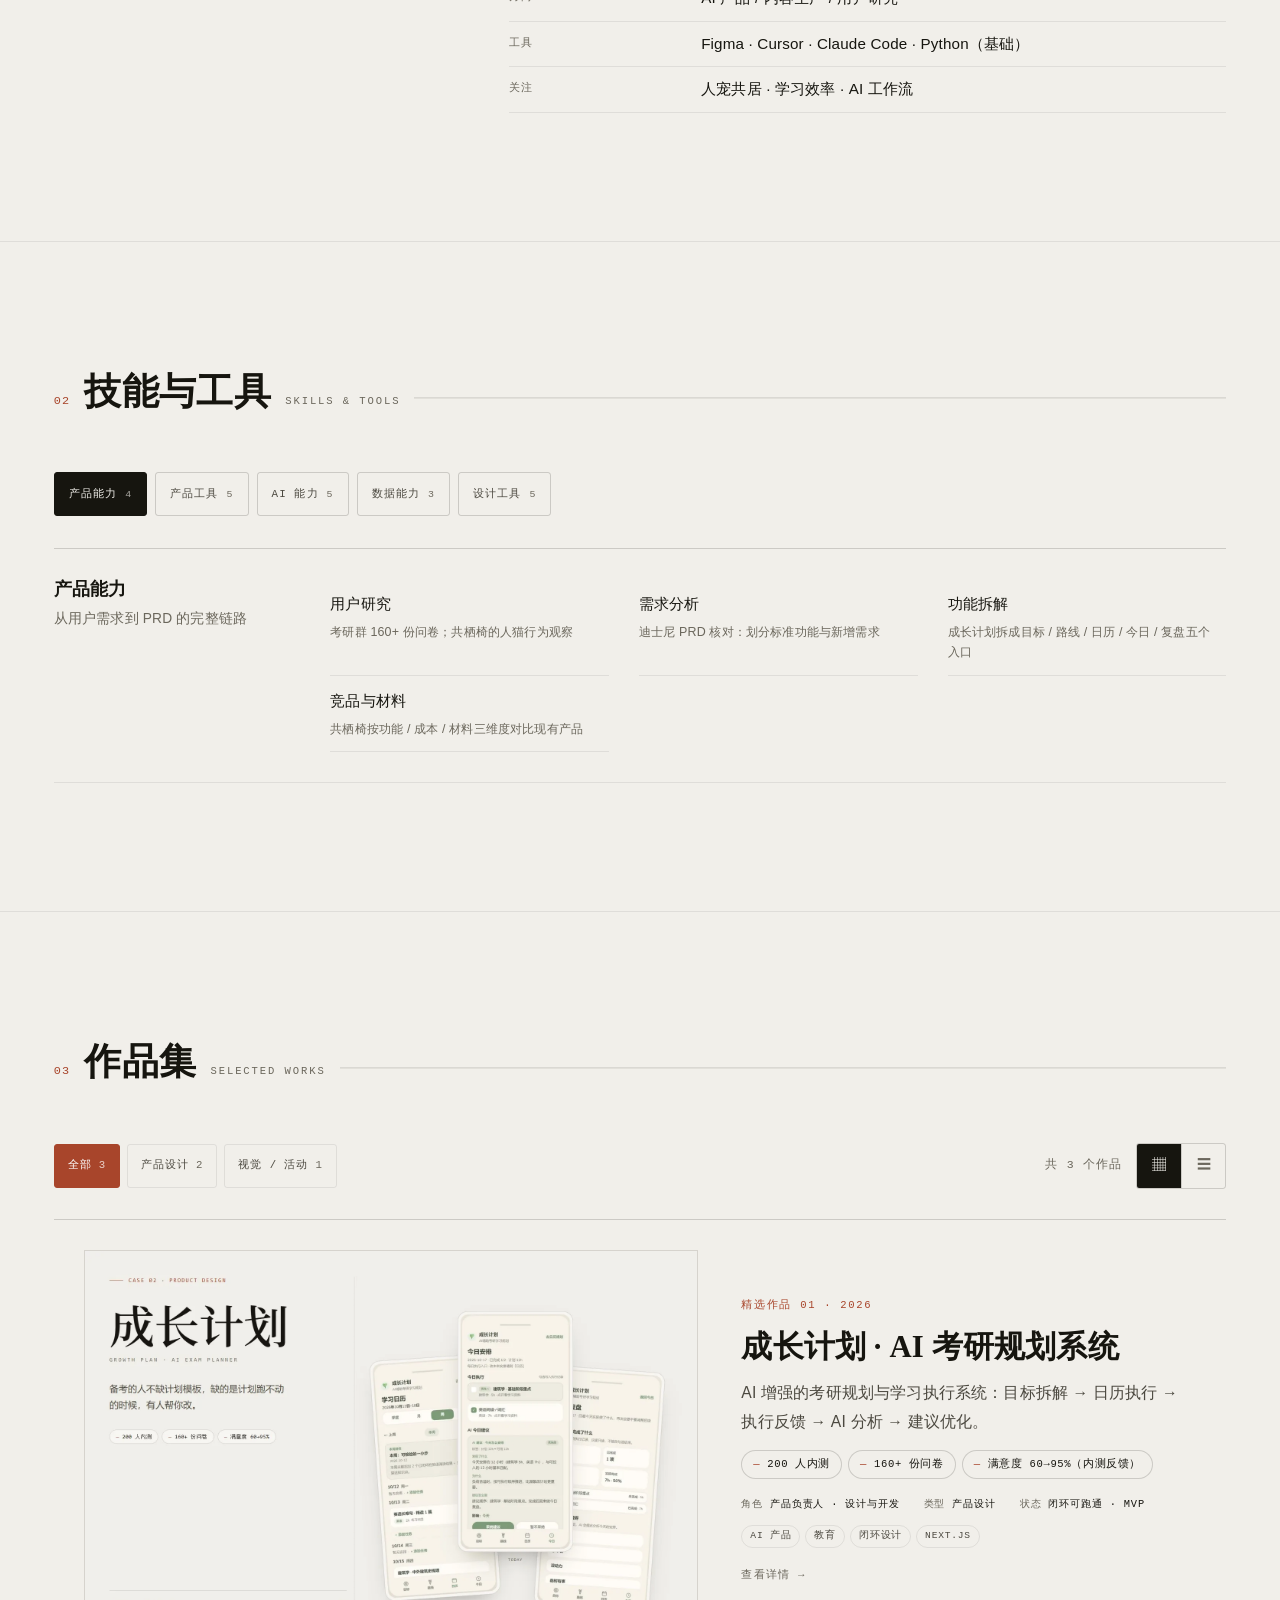
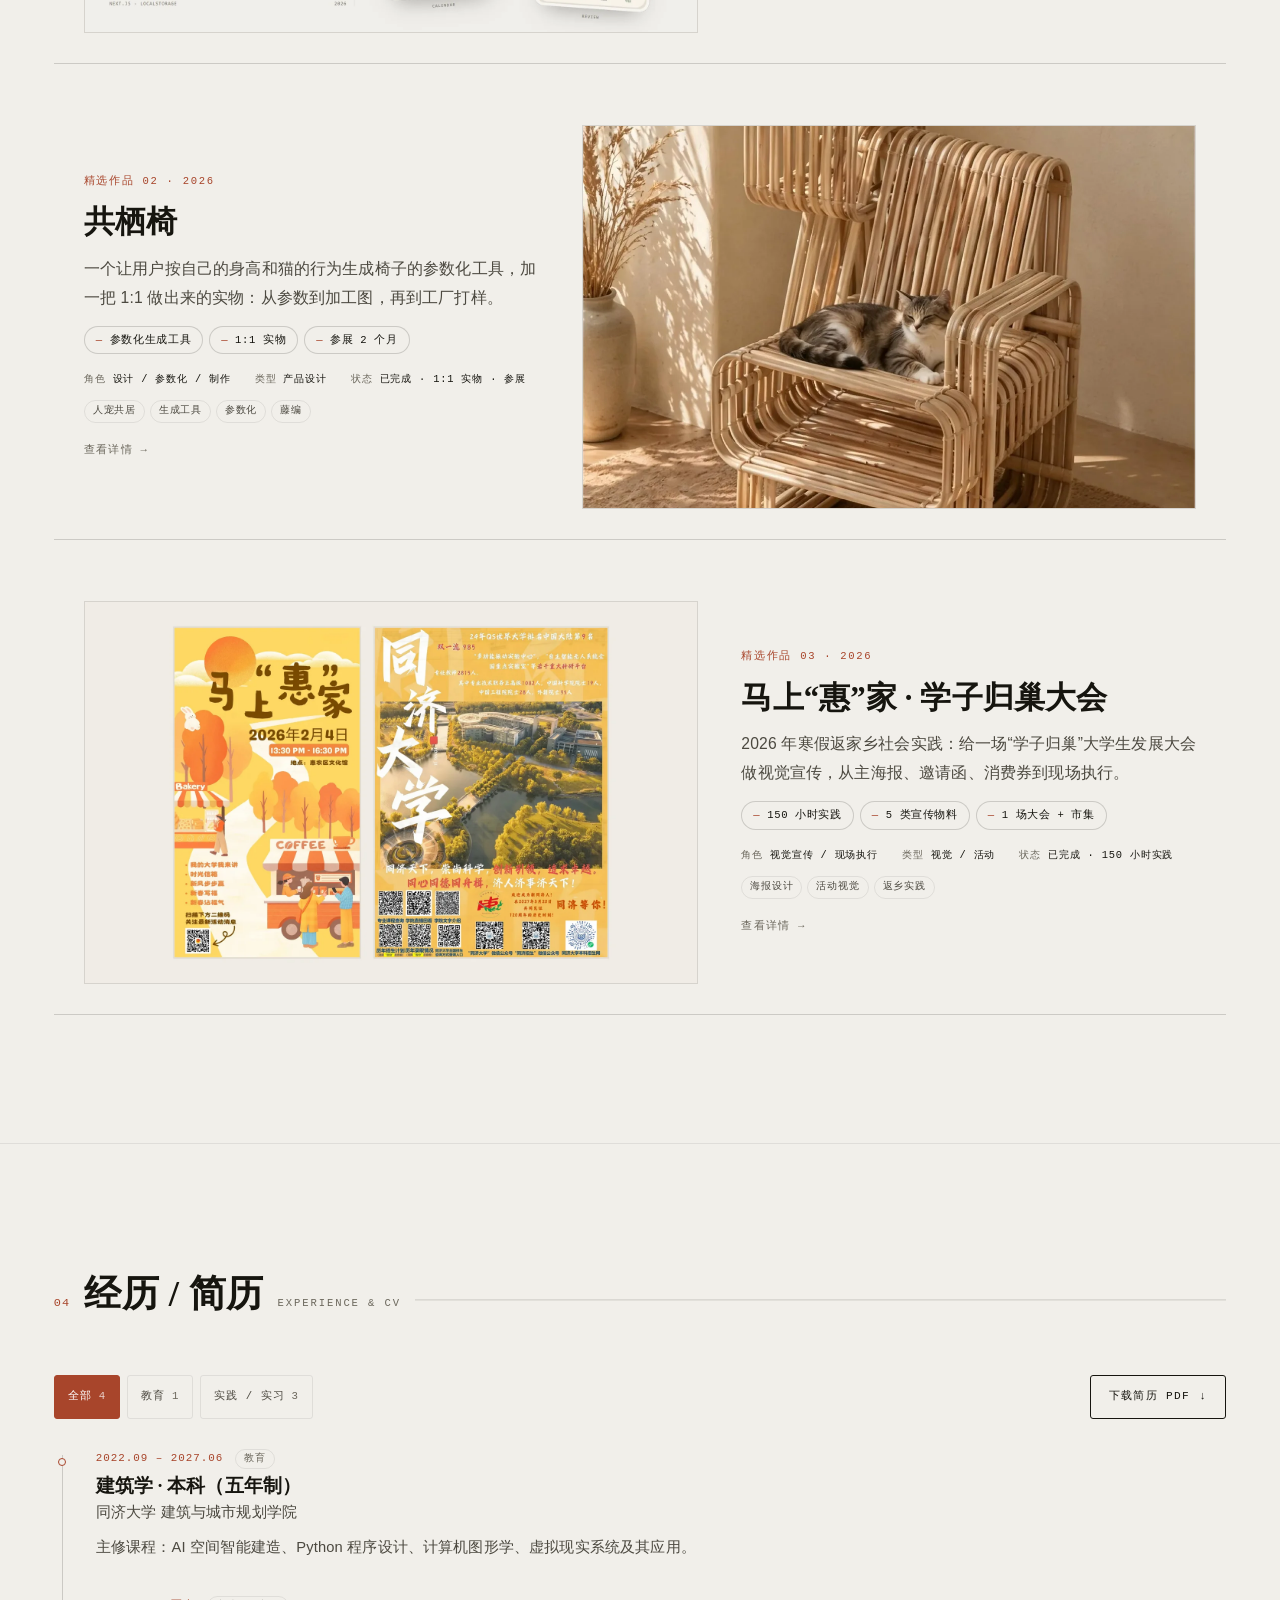
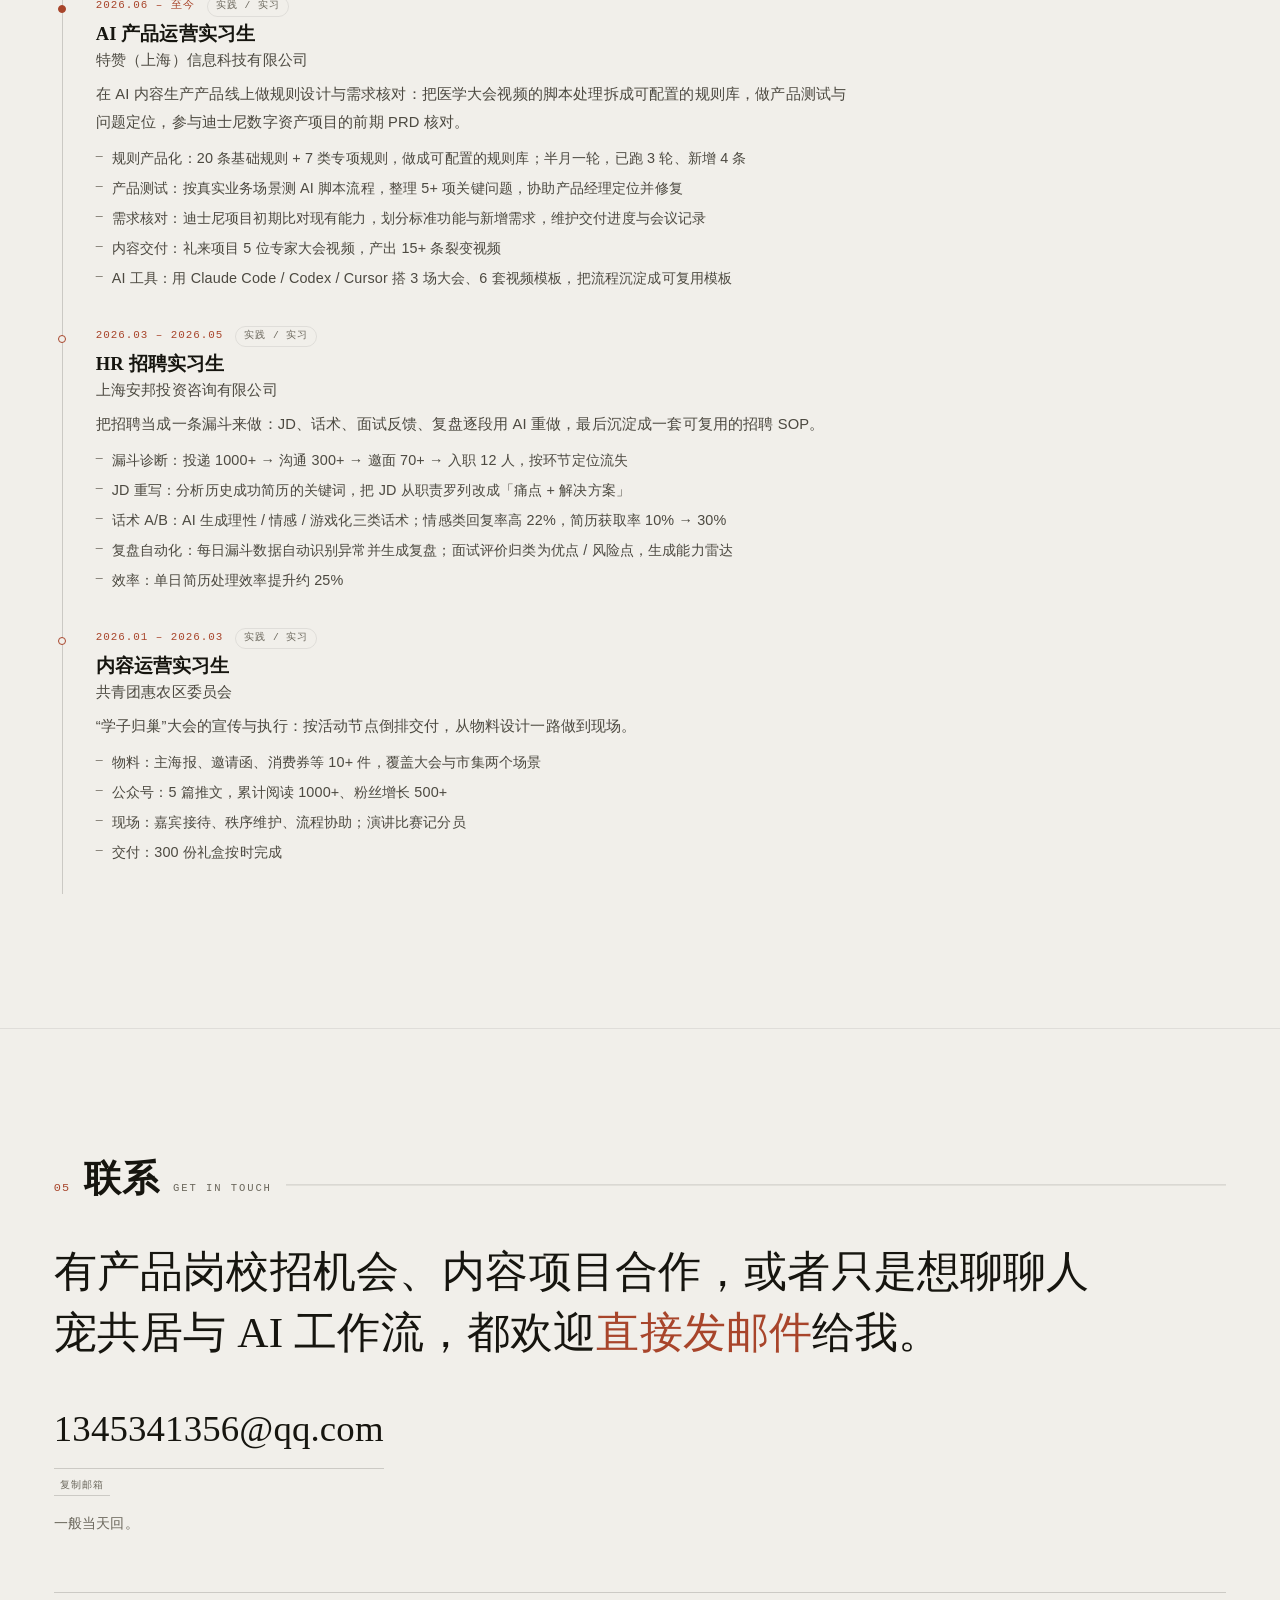
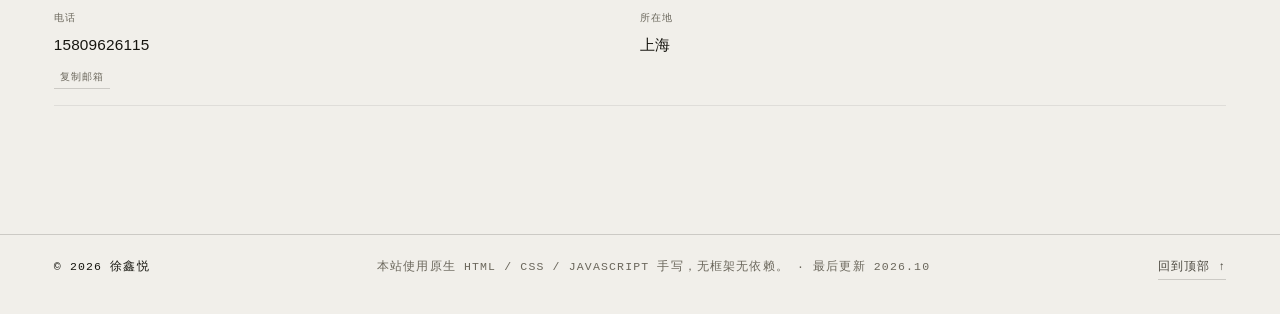
==== commit 8c1daac3: "定位与叙事调整：AI 产品前置、成长计划排第一、实习产品化、去掉 vibe coding" ====
--- a/index.html
+++ b/index.html
@@ -3,21 +3,23 @@
 <head>
 <meta charset="UTF-8">
 <meta name="viewport" content="width=device-width, initial-scale=1">
-<title>徐鑫悦 · 建筑学 × AI 产品｜个人主页 / 作品集</title>
-<meta name="description" content="徐鑫悦，同济大学建筑学大五，2027 届秋招求职 AI 产品岗。作品：共栖椅（人猫共用藤编家具与参数化生成工具）、成长计划（AI 考研规划系统）。">
+<title>徐鑫悦 · AI 产品 / 用户研究｜2027 届校招</title>
+<meta name="description" content="徐鑫悦，2027 届秋招求职 AI 产品岗。作品：成长计划（AI 考研规划系统，200 人内测、160+ 份问卷）、共栖椅（人猫共用家具与参数化生成工具）、返家乡社会实践。">
 <meta name="theme-color" content="#F1EFEA" media="(prefers-color-scheme: light)">
 <meta name="theme-color" content="#0D0D0C" media="(prefers-color-scheme: dark)">
 <meta property="og:type" content="website">
 <meta property="og:site_name" content="徐鑫悦 · 个人主页">
-<meta property="og:title" content="徐鑫悦 · 建筑学 × AI 产品">
-<meta property="og:description" content="建筑学出身，做 AI 产品：共栖椅（人猫共用家具 + 参数化生成工具）与成长计划（200 人内测、160+ 份问卷）。">
-<meta property="og:image" content="assets/images/og-cover.jpg">
+<meta property="og:url" content="https://sure8v24rmvn-alt.github.io/">
+<link rel="canonical" href="https://sure8v24rmvn-alt.github.io/">
+<meta property="og:title" content="徐鑫悦 · AI 产品 / 用户研究">
+<meta property="og:description" content="2027 届秋招求职 AI 产品岗：成长计划（200 人内测、160+ 份问卷、满意度 60→95%）、共栖椅（人猫共用家具 + 参数化生成工具）、返家乡社会实践。">
+<meta property="og:image" content="https://sure8v24rmvn-alt.github.io/assets/images/og-cover.jpg">
 <meta property="og:image:width" content="1200">
 <meta property="og:image:height" content="630">
 <meta name="twitter:card" content="summary_large_image">
-<meta name="twitter:title" content="徐鑫悦 · 建筑学 × AI 产品">
-<meta name="twitter:description" content="建筑学出身，做 AI 产品：共栖椅与成长计划。">
-<meta name="twitter:image" content="assets/images/og-cover.jpg">
+<meta name="twitter:title" content="徐鑫悦 · AI 产品 / 用户研究">
+<meta name="twitter:description" content="2027 届秋招求职 AI 产品岗：成长计划、共栖椅、返家乡社会实践。">
+<meta name="twitter:image" content="https://sure8v24rmvn-alt.github.io/assets/images/og-cover.jpg">
 <!-- 浏览器标签页图标：XXY 字标（深底 + 纸色字） -->
 <link rel="icon" href="data:image/svg+xml,%3Csvg xmlns='http://www.w3.org/2000/svg' viewBox='0 0 64 64'%3E%3Crect width='64' height='64' fill='%2316150F'/%3E%3Ctext x='32' y='41' font-family='monospace' font-size='21' font-weight='700' fill='%23F1EFEA' text-anchor='middle'%3EXXY%3C/text%3E%3C/svg%3E">
 <script type="application/ld+json">
@@ -26,7 +28,8 @@
   "@type": "Person",
   "name": "徐鑫悦",
   "alternateName": "Xinyue Xu",
-  "jobTitle": "AI 产品",
+  "url": "https://sure8v24rmvn-alt.github.io/",
+  "jobTitle": "AI 产品 / 用户研究",
   "affiliation": { "@type": "CollegeOrUniversity", "name": "同济大学" },
   "email": "mailto:1345341356@qq.com",
   "address": { "@type": "PostalAddress", "addressLocality": "上海", "addressCountry": "CN" },
--- a/css/style.css
+++ b/css/style.css
@@ -736,5 +736,3 @@
   color:var(--ink-3);opacity:.9;box-sizing:border-box}
 .skill-logo--none{background:none}
 
-
-}
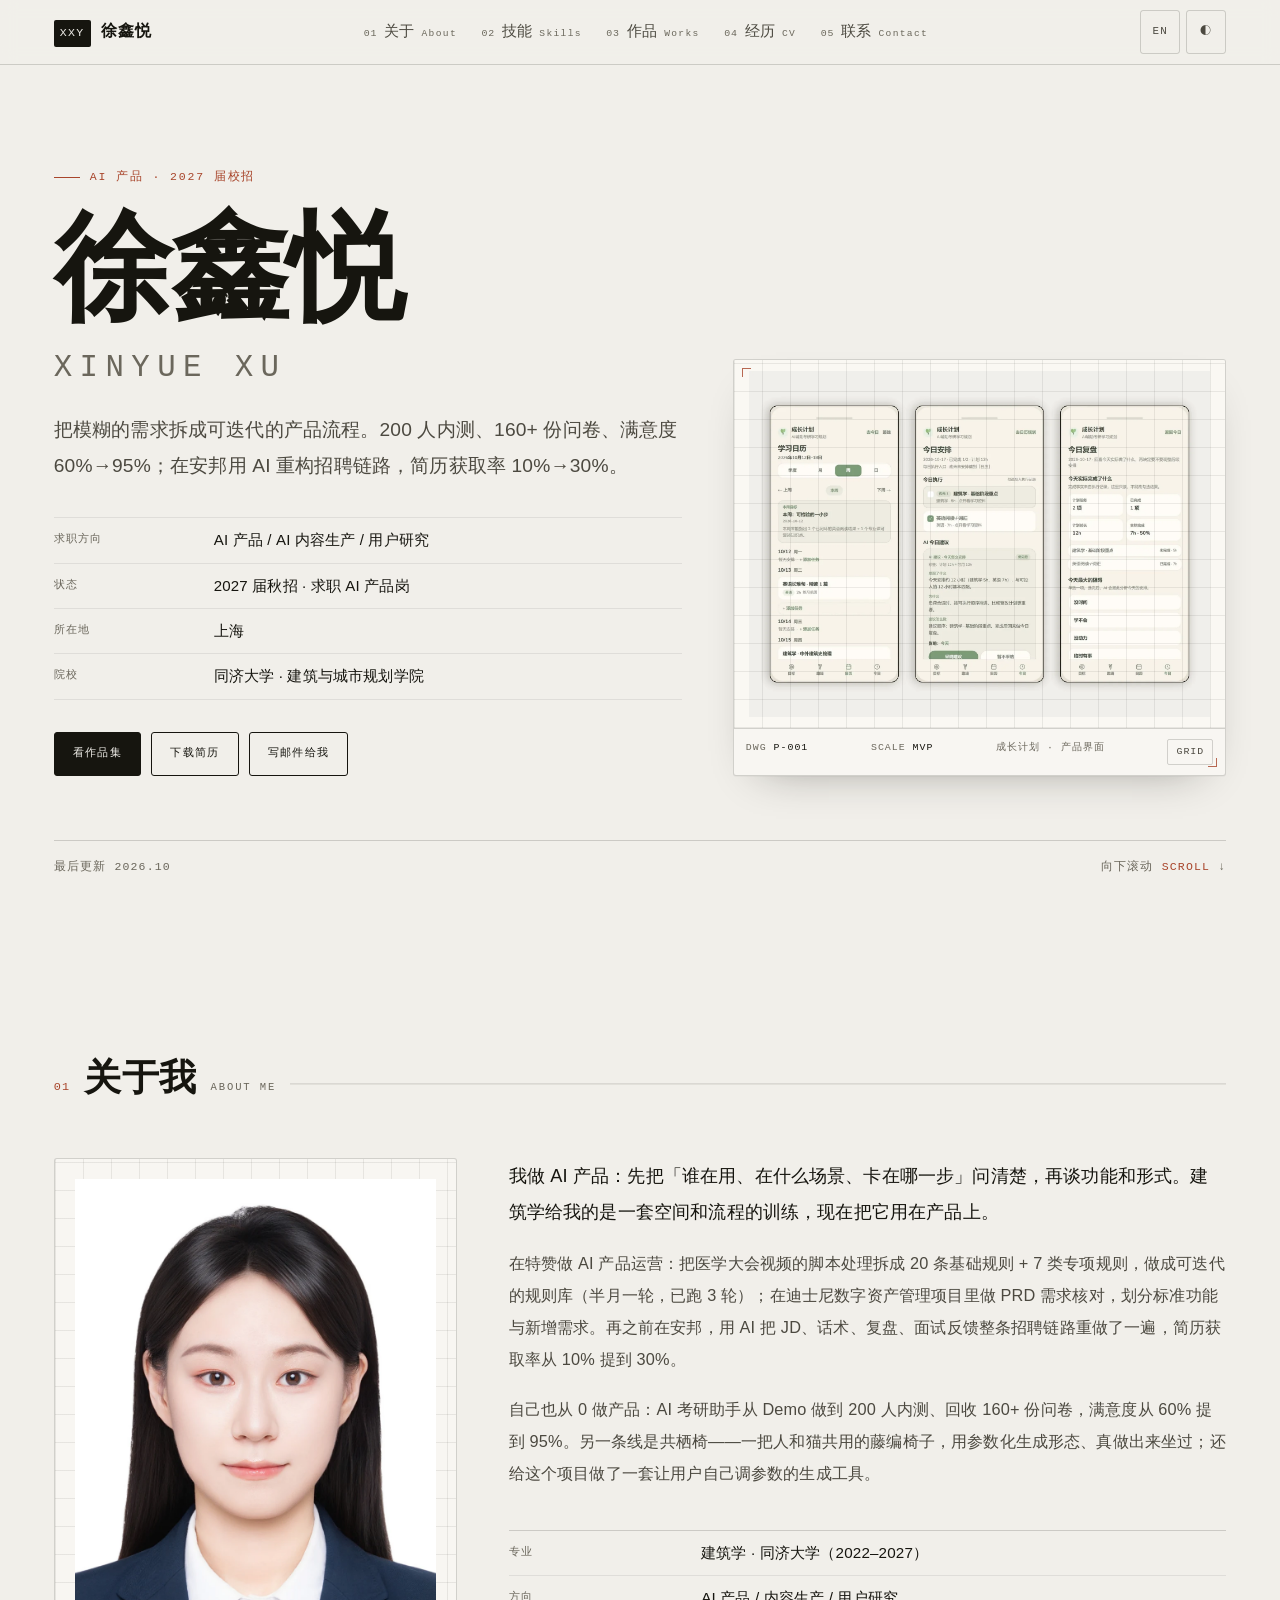
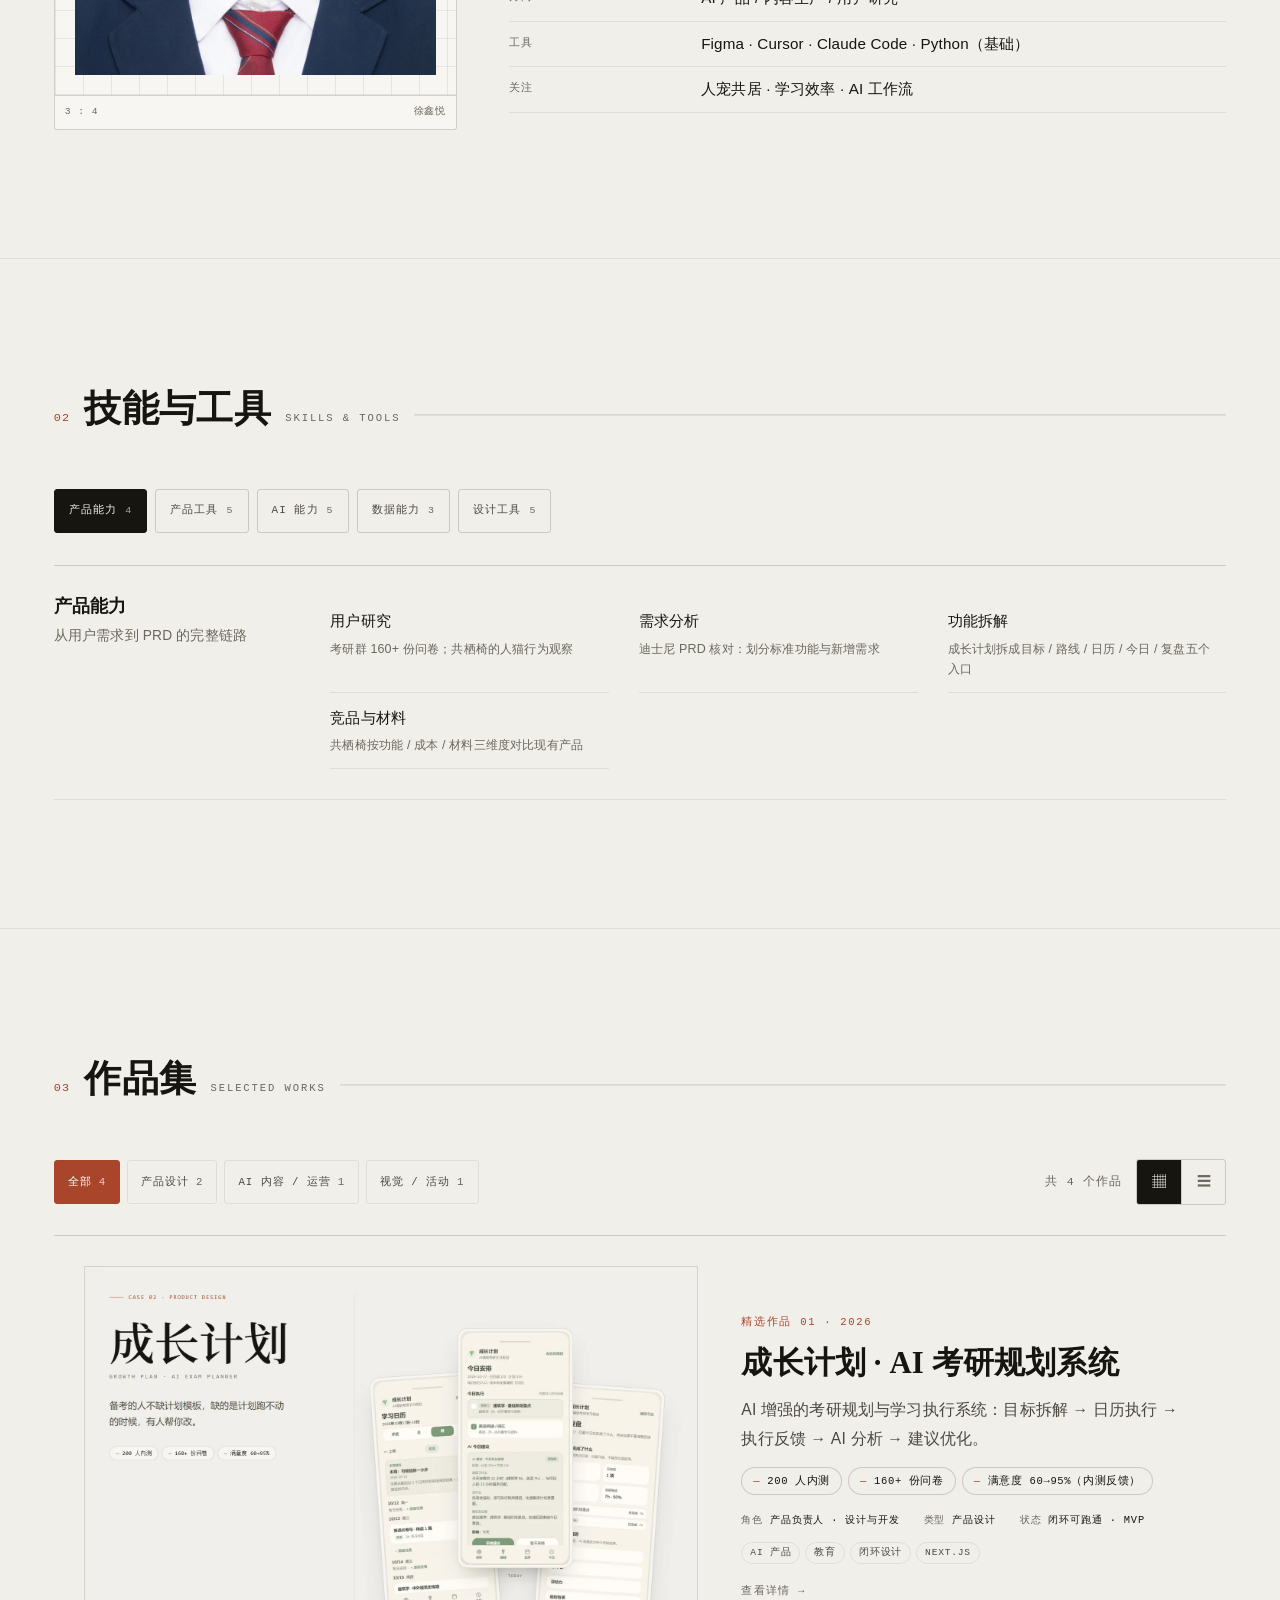
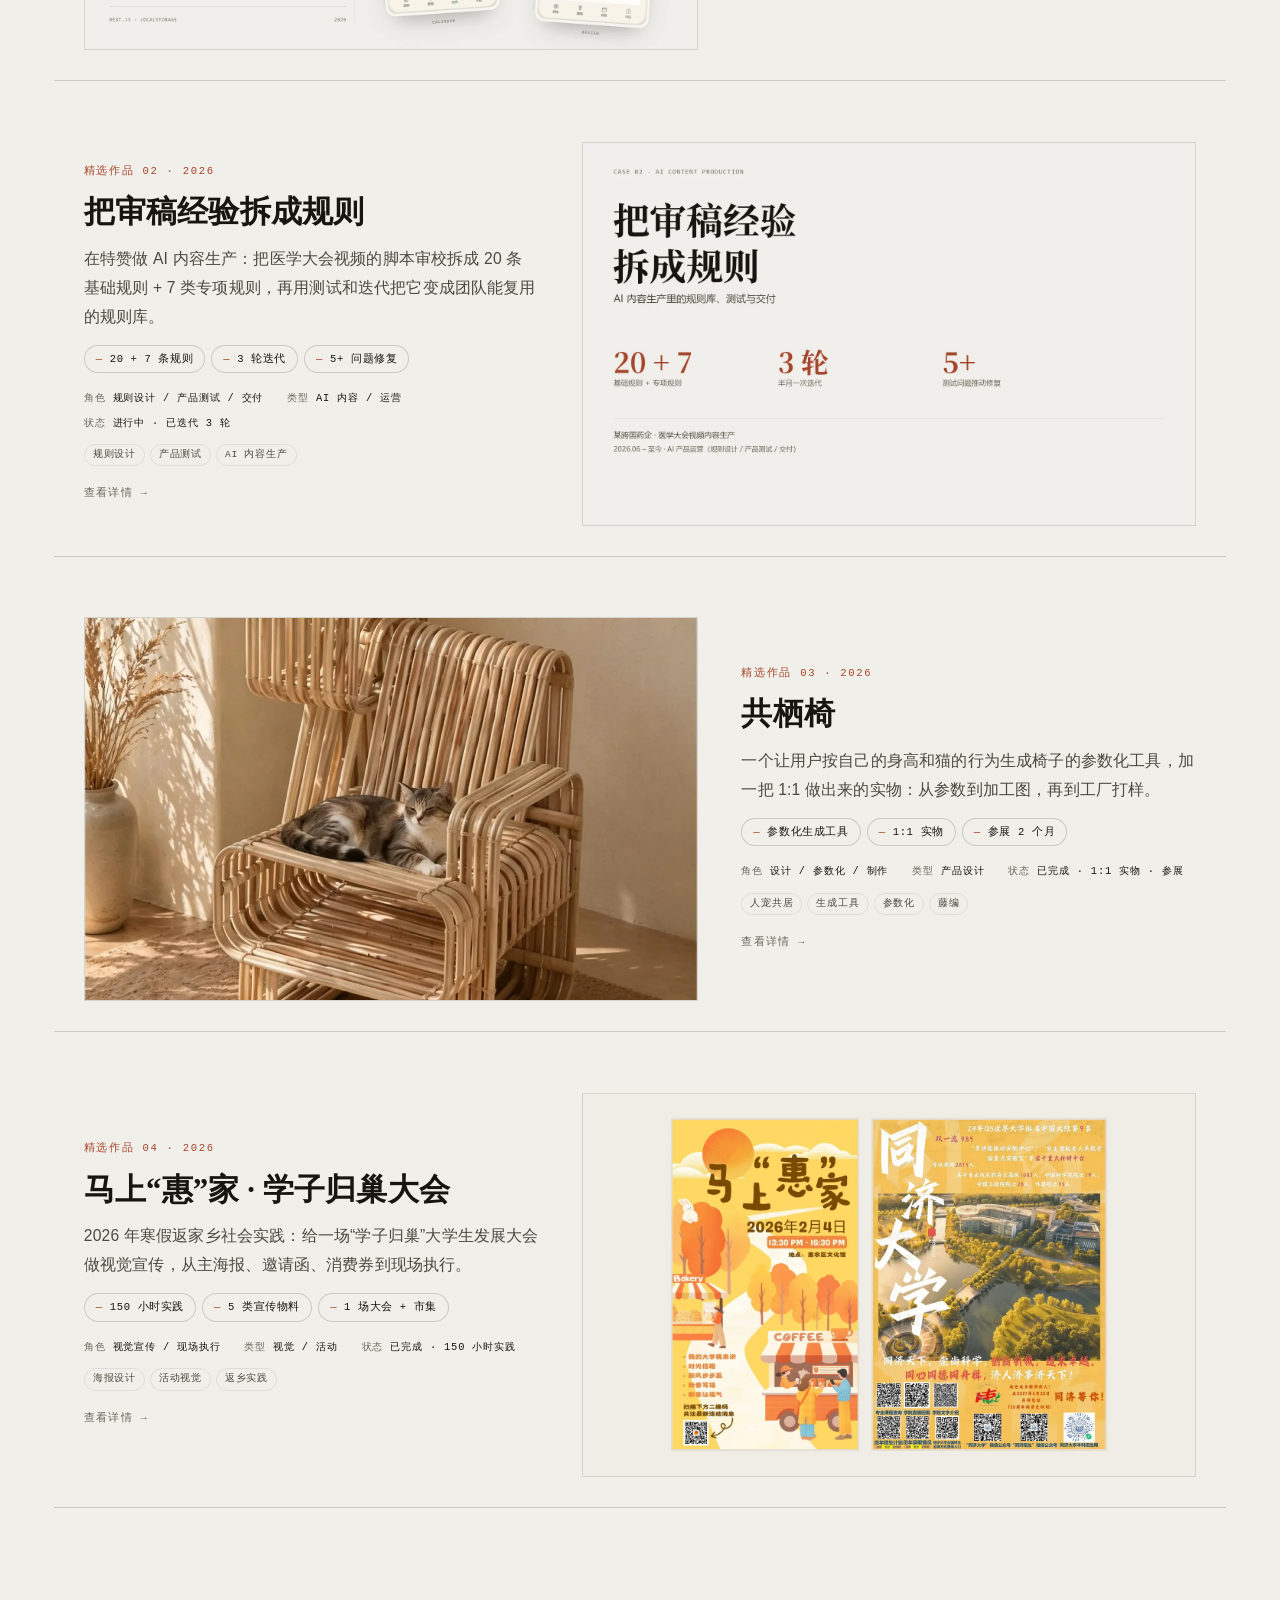
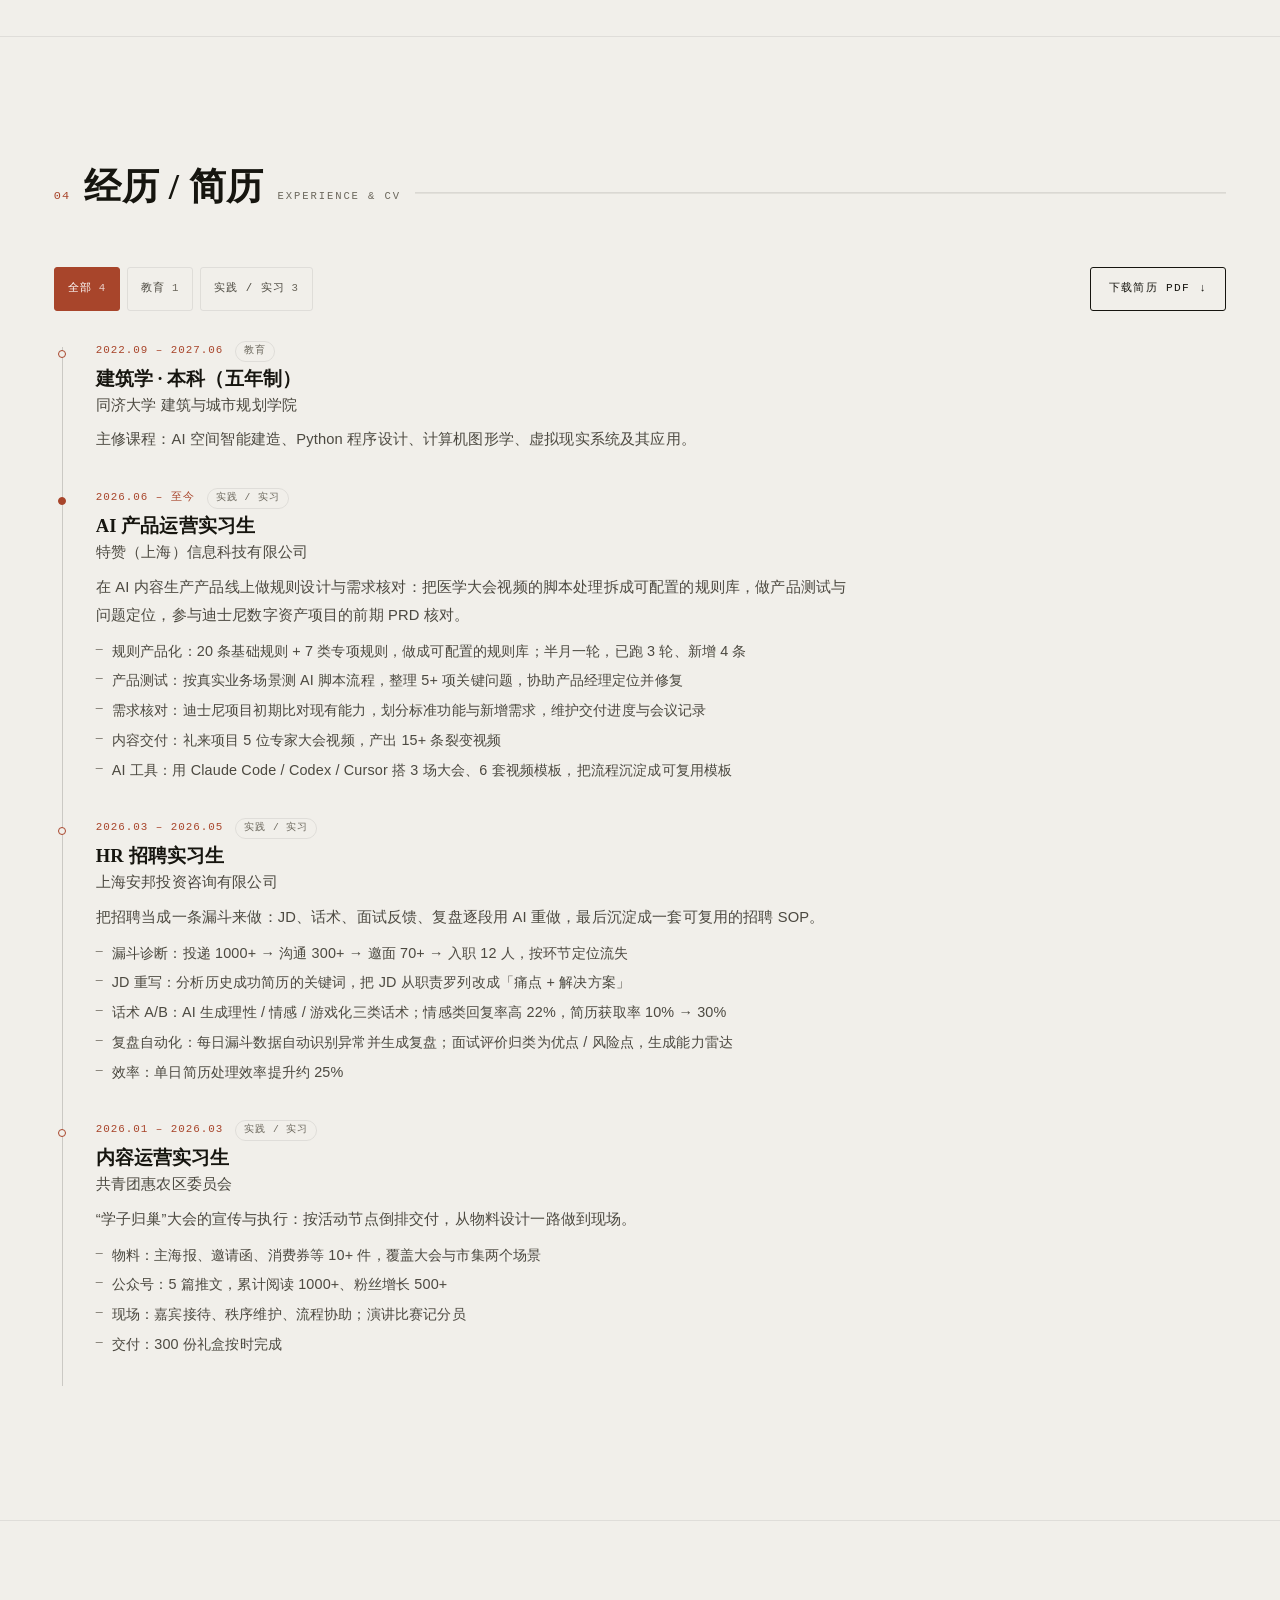
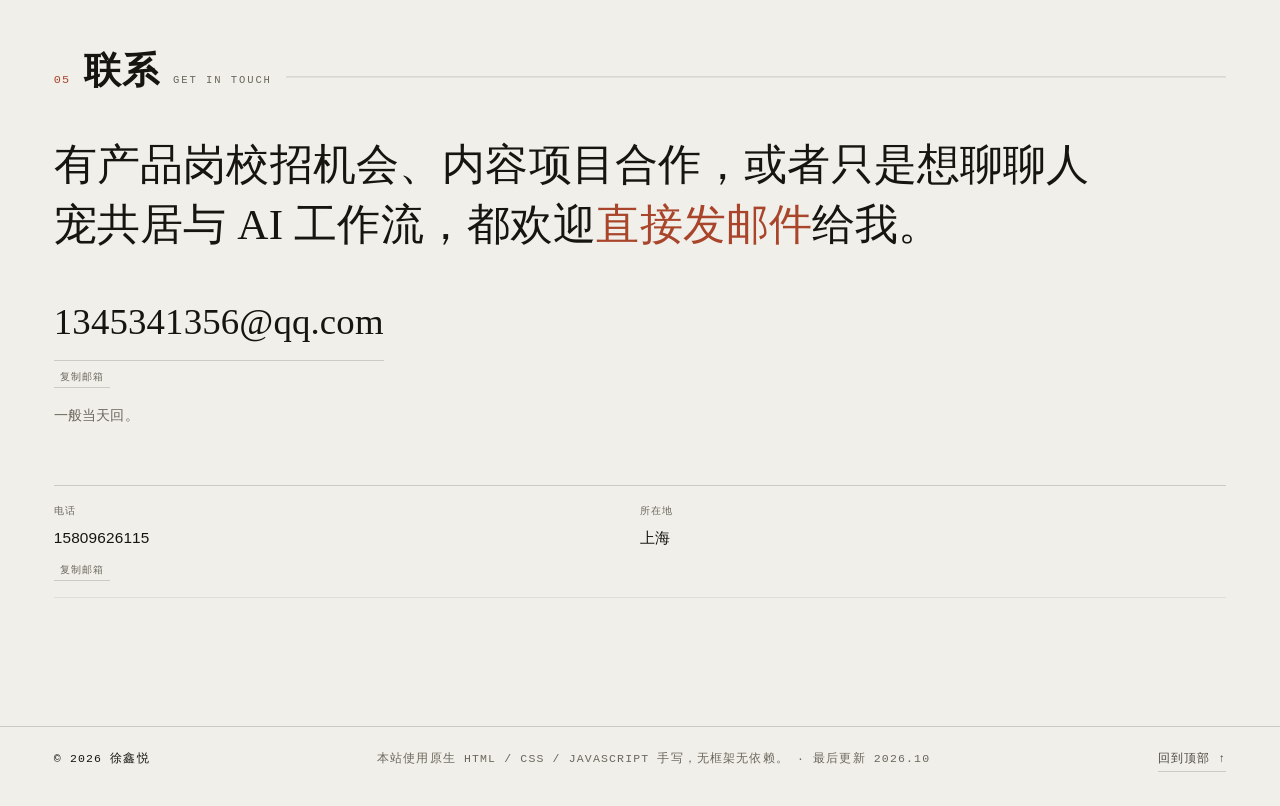
==== commit d73a3ddd: "新增特赞 AI 内容规则系统案例（客户与药物名脱敏）" ====
--- a/index.html
+++ b/index.html
@@ -4,7 +4,7 @@
 <meta charset="UTF-8">
 <meta name="viewport" content="width=device-width, initial-scale=1">
 <title>徐鑫悦 · AI 产品 / 用户研究｜2027 届校招</title>
-<meta name="description" content="徐鑫悦，2027 届秋招求职 AI 产品岗。作品：成长计划（AI 考研规划系统，200 人内测、160+ 份问卷）、共栖椅（人猫共用家具与参数化生成工具）、返家乡社会实践。">
+<meta name="description" content="徐鑫悦，2027 届秋招求职 AI 产品岗。作品：成长计划（AI 考研规划，200 人内测、160+ 份问卷）、特赞 AI 内容规则系统、共栖椅、返家乡社会实践。">
 <meta name="theme-color" content="#F1EFEA" media="(prefers-color-scheme: light)">
 <meta name="theme-color" content="#0D0D0C" media="(prefers-color-scheme: dark)">
 <meta property="og:type" content="website">
